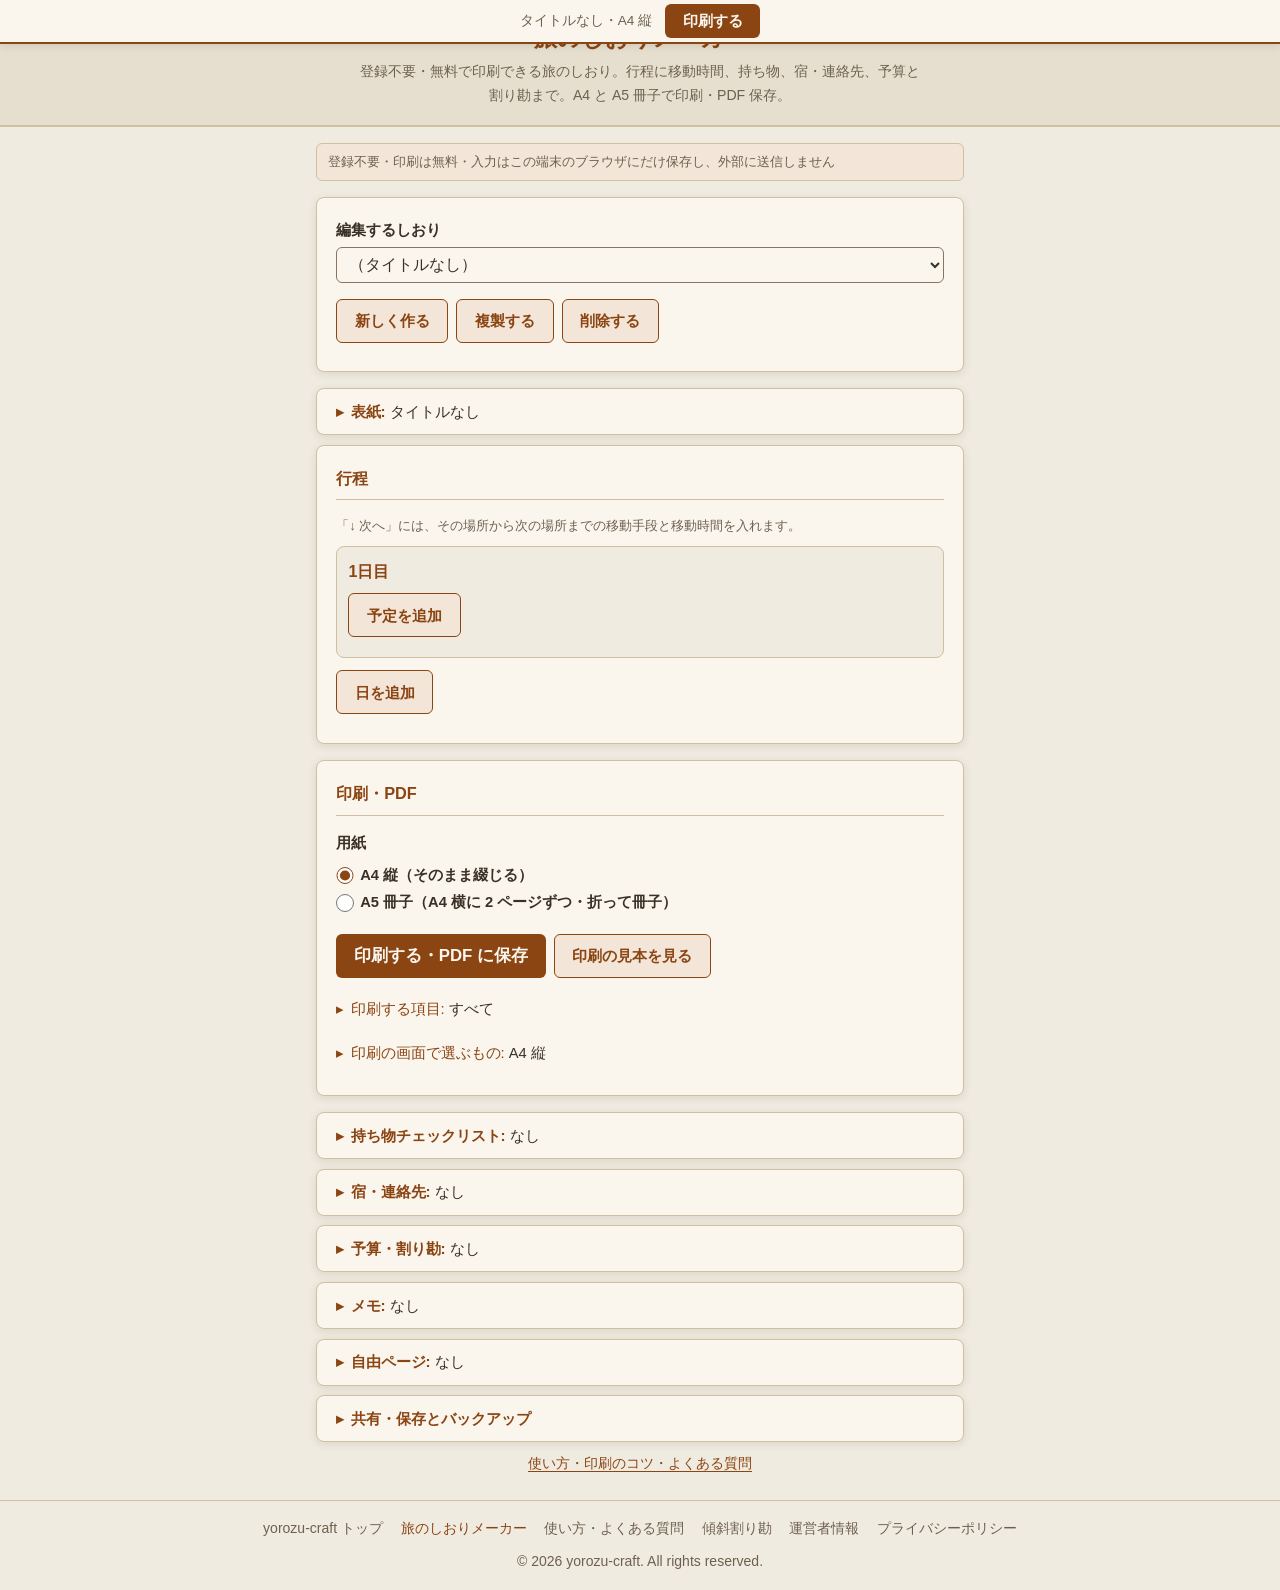
==== index.html @ 3d88e16a "ページに <link rel="manifest">（yorozu-plans ROADMAP 7.41.2 K179、D309 の (a)）: 道具の manifest がある道具はその manif" ====
<!DOCTYPE html>
<html lang="ja">
<head>
  <meta charset="UTF-8">
  <meta name="viewport" content="width=device-width, initial-scale=1.0">
  <title>旅のしおりメーカー（登録不要・無料で印刷）｜yorozu-craft</title>
  <meta name="description" content="登録不要・無料で印刷できる旅のしおり作成ツール。行程に移動時間、持ち物チェックリスト、宿・連絡先、予算と割り勘まで。A4 と A5 冊子で印刷・PDF 保存。">
  <meta name="robots" content="index, follow">
  <link rel="canonical" href="https://yorozu-craft.com/tabi-shiori/">

  <meta property="og:title" content="旅のしおりメーカー（登録不要・無料で印刷）｜yorozu-craft">
  <meta property="og:description" content="登録不要・無料で印刷できる旅のしおり作成ツール。行程に移動時間、持ち物チェックリスト、宿・連絡先、予算と割り勘まで。A4 と A5 冊子で印刷・PDF 保存。">
  <meta property="og:type" content="website">
  <meta property="og:url" content="https://yorozu-craft.com/tabi-shiori/">
  <meta property="og:site_name" content="yorozu-craft">
  <meta property="og:locale" content="ja_JP">
  <meta property="og:image" content="https://yorozu-craft.com/tabi-shiori/og-image.png">
  <meta property="og:image:width" content="1200">
  <meta property="og:image:height" content="630">
  <meta name="twitter:card" content="summary_large_image">
  <meta name="theme-color" content="#8b4513" media="(prefers-color-scheme: light)">
  <meta name="theme-color" content="#1c1814" media="(prefers-color-scheme: dark)">

  <script type="application/ld+json">
  {
    "@context": "https://schema.org",
    "@type": "WebApplication",
    "name": "旅のしおりメーカー",
    "description": "登録不要・無料で印刷できる旅のしおり作成ツール。行程に移動時間、持ち物チェックリスト、宿・連絡先、予算と割り勘まで。A4 と A5 冊子で印刷・PDF 保存。",
    "url": "https://yorozu-craft.com/tabi-shiori/",
    "applicationCategory": "UtilitiesApplication",
    "operatingSystem": "All",
    "offers": { "@type": "Offer", "price": "0", "priceCurrency": "JPY" },
    "inLanguage": "ja"
  }
  </script>

  <!-- Google AdSense: サイト所有確認の meta だけ。AdSense 審査が通るまで本文の薄いページは広告 script を外す（2026-10-04）。通ったら本文を足してから戻す -->
  <meta name="google-adsense-account" content="ca-pub-5375267956079717">

  <link rel="icon" href="./favicon.svg" type="image/svg+xml">
  <link rel="manifest" href="/manifest.webmanifest">
  <link rel="apple-touch-icon" href="./apple-touch-icon.png">
  <link rel="stylesheet" href="./style.css">
  <!-- 画面を main.js が組み立てるまで本体を隠す（組み立て前の空の画面が一瞬出て、レイアウトがずれるのを防ぐ。3 秒で必ず出す） -->
  <script>document.documentElement.classList.add('js-loading');setTimeout(function(){document.documentElement.classList.remove('js-loading');},3000);</script>
  <style id="page-size">@page { size: A4 portrait; margin: 0; }</style>
</head>
<body class="tool-page">

  <!-- 上端の固定バー（SCREEN.md 1.2・D59）: 印刷ボタンが画面の外にあるときだけ「印刷する」を出す（screen.js）。読み込み時は hidden -->
  <div class="fixbar" id="fixbar" role="status" hidden>
    <span class="fixbar-type" id="fixbar-text"></span>
    <button type="button" class="btn" id="fixbar-print">印刷する</button>
  </div>

  <header class="app-header">
    <h1>旅のしおりメーカー</h1>
    <p class="subtitle">登録不要・無料で印刷できる旅のしおり。行程に移動時間、持ち物、宿・連絡先、予算と割り勘まで。A4 と A5 冊子で印刷・PDF 保存。</p>
  </header>

  <main class="app-main">

    <p class="badge">登録不要・印刷は無料・入力はこの端末のブラウザにだけ保存し、外部に送信しません</p>

    <div id="shared-banner" class="notice" role="status" hidden>
      <p><strong>共有されたしおりを表示しています。</strong>まだこの端末には保存していません。直したり印刷したりするだけなら、このままで使えます。</p>
      <div class="btn-row">
        <button type="button" id="shared-save" class="btn">このしおりを保存して編集する</button>
        <a href="./#new" id="shared-new" class="btn btn-sub">自分のしおりを作る</a>
      </div>
    </div>
    <p id="load-msg" class="notice" role="status" hidden></p>

    <!-- しおりの切り替え（SCREEN.md 1.2 の「いま編集している 1 枚」。他のしおりはここで切り替える） -->
    <section class="card" id="sec-trips" aria-label="しおり">
      <div class="field">
        <label for="trip-select">編集するしおり</label>
        <select id="trip-select"></select>
      </div>
      <div class="btn-row">
        <button type="button" id="trip-new" class="btn btn-sub">新しく作る</button>
        <button type="button" id="trip-dup" class="btn btn-sub">複製する</button>
        <button type="button" id="trip-del" class="btn btn-sub">削除する</button>
      </div>
    </section>

    <!-- 1. 表紙（summary に今の状態。開いた状態は保存しない） -->
    <details class="card opt" id="sec-cover">
      <summary>表紙: <span class="opt-state"></span></summary>
      <div class="field">
        <label for="f-title">タイトル</label>
        <input type="text" id="f-title" data-p="title" maxlength="60" placeholder="例：秋の京都 家族旅行">
      </div>
      <div class="field">
        <label for="f-sub">サブタイトル（任意）</label>
        <input type="text" id="f-sub" data-p="sub" maxlength="80" placeholder="例：はなの七五三のお祝いをかねて">
      </div>
      <div class="grid2">
        <div class="field">
          <label for="f-start">出発日</label>
          <input type="date" id="f-start" data-p="start">
        </div>
        <div class="field">
          <label for="f-end">帰着日</label>
          <input type="date" id="f-end" data-p="end">
        </div>
      </div>
      <p class="small" id="nights" aria-live="polite"></p>
      <div class="field">
        <label for="f-members">メンバー（1 行に 1 人）</label>
        <p class="hint">予算・割り勘の人数と、立て替えた人の選択肢になります。</p>
        <textarea id="f-members" rows="3" placeholder="例：&#10;父&#10;母&#10;はな"></textarea>
      </div>
      <fieldset class="field">
        <legend>表紙の絵柄</legend>
        <div class="cover-pick" id="cover-pick"></div>
      </fieldset>
      <div class="field">
        <span class="label">表紙の写真（任意）</span>
        <p class="hint">写真は端末の中で小さくしてから、このブラウザにだけ保存します。</p>
        <div class="btn-row">
          <button type="button" id="img-pick" class="btn btn-sub">写真を選ぶ</button>
          <button type="button" id="img-del" class="btn btn-sub" hidden>写真を外す</button>
        </div>
        <input type="file" id="img-file" accept="image/*" hidden>
        <img id="img-thumb" class="img-thumb" alt="表紙の写真" width="160" height="100" hidden>
        <p id="img-msg" class="small" aria-live="polite"></p>
      </div>
    </details>

    <!-- 2. 行程 -->
    <section class="card" id="sec-days" aria-labelledby="h-days">
      <h2 id="h-days">行程</h2>
      <p class="hint">「↓ 次へ」には、その場所から次の場所までの移動手段と移動時間を入れます。</p>
      <div id="days"></div>
      <div class="btn-row">
        <button type="button" id="day-add" class="btn btn-sub">日を追加</button>
        <button type="button" id="day-fit" class="btn btn-sub" hidden>日程に合わせて日を増やす</button>
      </div>
      <p class="total-line" id="move-total" aria-live="polite"></p>
    </section>

    <!-- 3. 印刷（主なボタン。SCREEN.md 1.2 の 2〜5。上端の固定バーにも同じボタン） -->
    <section class="card" id="sec-print" aria-labelledby="h-print">
      <h2 id="h-print">印刷・PDF</h2>
      <fieldset class="field">
        <legend>用紙</legend>
        <label class="inline"><input type="radio" name="mode" value="a4" checked> A4 縦（そのまま綴じる）</label>
        <label class="inline"><input type="radio" name="mode" value="booklet"> A5 冊子（A4 横に 2 ページずつ・折って冊子）</label>
      </fieldset>
      <div class="btn-row">
        <button type="button" id="print" class="btn">印刷する・PDF に保存</button>
        <button type="button" id="preview-btn" class="btn btn-sub" aria-expanded="false" aria-controls="preview">印刷の見本を見る</button>
      </div>
      <div id="preview" class="preview" hidden></div>
      <details class="rels" id="opt-items">
        <summary>印刷する項目: <span class="opt-state"></span></summary>
        <fieldset class="field">
          <legend class="visually-hidden">印刷する項目</legend>
          <div class="check-grid">
            <label class="inline"><input type="checkbox" data-p="print.packing" data-type="bool"> 持ち物</label>
            <label class="inline"><input type="checkbox" data-p="print.stays" data-type="bool"> 宿</label>
            <label class="inline"><input type="checkbox" data-p="print.contacts" data-type="bool"> 連絡先</label>
            <label class="inline"><input type="checkbox" data-p="print.budget" data-type="bool"> 予算・割り勘</label>
            <label class="inline"><input type="checkbox" data-p="print.notes" data-type="bool"> メモ</label>
            <label class="inline"><input type="checkbox" data-p="print.free" data-type="bool"> 自由ページ</label>
            <label class="inline"><input type="checkbox" data-p="print.credit" data-type="bool"> 最後のページに「yorozu-craft.com/tabi-shiori/print/ で作成」と小さく入れる</label>
          </div>
        </fieldset>
      </details>
      <details class="rels" id="opt-howto">
        <summary>印刷の画面で選ぶもの: <span class="opt-state"></span></summary>
        <p class="small" id="print-help"></p>
        <p class="small"><a href="../print-help.html">スマホで印刷するには →</a></p>
      </details>
    </section>

    <!-- 4. 持ち物 -->
    <details class="card opt" id="sec-packing">
      <summary>持ち物チェックリスト: <span class="opt-state"></span></summary>
      <div class="field">
        <label for="preset">定番から追加</label>
        <div class="inline-row">
          <select id="preset"></select>
          <button type="button" id="preset-add" class="btn btn-sub">追加</button>
        </div>
        <p class="small" id="preset-msg" aria-live="polite"></p>
      </div>
      <ul id="packing" class="check-list"></ul>
      <div class="inline-row">
        <label for="pack-new" class="visually-hidden">持ち物を追加</label>
        <input type="text" id="pack-new" maxlength="40" placeholder="持ち物を入力">
        <button type="button" id="pack-add" class="btn btn-sub">追加</button>
      </div>
    </details>

    <!-- 5. 宿・連絡先 -->
    <details class="card opt" id="sec-stays">
      <summary>宿・連絡先: <span class="opt-state"></span></summary>
      <h3 class="sub-h">宿</h3>
      <div id="stays"></div>
      <button type="button" id="stay-add" class="btn btn-sub">宿を追加</button>
      <h3 class="sub-h">連絡先</h3>
      <div id="contacts"></div>
      <button type="button" id="contact-add" class="btn btn-sub">連絡先を追加</button>
    </details>

    <!-- 6. 予算・割り勘 -->
    <details class="card opt" id="sec-budget">
      <summary>予算・割り勘: <span class="opt-state"></span></summary>
      <p class="hint">費用と、立て替えた人を入れると、1 人あたりの額と「誰が誰にいくら払うか」を出します（全員で同じ額を負担する計算）。</p>
      <div id="budget"></div>
      <button type="button" id="budget-add" class="btn btn-sub">費用を追加</button>
      <div id="budget-summary" class="summary" aria-live="polite"></div>
      <p class="small" id="es-wrap"></p>
    </details>

    <!-- 7. メモ -->
    <details class="card opt" id="sec-notes">
      <summary>メモ: <span class="opt-state"></span></summary>
      <label for="f-notes" class="visually-hidden">メモ</label>
      <textarea id="f-notes" data-p="notes" rows="4" maxlength="3000" placeholder="例：雨の日の予定、集合の約束、おみやげリスト"></textarea>
    </details>

    <!-- 8. 自由ページ（見出し＋本文。決定 D61） -->
    <details class="card opt" id="sec-free">
      <summary>自由ページ: <span class="opt-state"></span></summary>
      <p class="hint">見出しと本文を、しおりの 1 ページとして印刷します。</p>
      <div id="free-pages"></div>
      <button type="button" id="free-add" class="btn btn-sub">ページを足す</button>
    </details>

    <!-- 9. 共有・保存（SCREEN.md 1.2 の 7） -->
    <details class="card opt" id="sec-share">
      <summary>共有・保存とバックアップ</summary>
      <p class="small">入力するたびに、この端末のブラウザに自動で保存します。しおりは 30 件まで持てます。</p>
      <label class="inline field"><input type="checkbox" id="share-contacts"> 宿の住所・電話番号と連絡先もリンクに入れる</label>
      <p id="share-warn" class="warn-box" hidden>電話番号・住所がリンクに入ります。リンクを受け取った人は誰でも読めます。家族や同行者だけに送ってください。</p>
      <div class="btn-row">
        <button type="button" id="share" class="btn">共有リンクを作ってコピー</button>
      </div>
      <label for="share-url" class="visually-hidden">共有リンク</label>
      <input type="text" id="share-url" class="share-url" readonly hidden>
      <p id="share-msg" class="small" aria-live="polite"></p>
      <p class="small">共有リンクには、しおりの内容が URL の「#」以降に入ります（サーバーには送信されません）。表紙の写真は入りません。</p>
      <!-- 保存内容のファイルへの書き出し・読み込み（README「ツールを追加するとき」20） -->
      <div class="btn-row">
        <button type="button" id="backup-export" class="btn btn-sub">ファイルに書き出す</button>
        <button type="button" id="backup-import" class="btn btn-sub">ファイルから読み込む</button>
        <button type="button" class="btn btn-sub" data-reset-storage="tabi-shiori_">保存した内容をすべて消す（初期状態に戻す）</button>
      </div>
      <input type="file" id="backup-file" accept=".json,application/json" hidden>
      <p id="backup-msg" class="small" aria-live="polite"></p>
      <p class="small">ファイルには、この端末のすべてのしおり（写真を含む）が入ります。</p>
    </details>

    <p class="small center"><a href="./guide.html">使い方・印刷のコツ・よくある質問</a></p>

  </main>

  <footer class="app-footer">
    <nav class="footer-nav" aria-label="フッターナビゲーション">
      <ul>
        <li><a href="../">yorozu-craft トップ</a></li>
        <li><a href="./" aria-current="page">旅のしおりメーカー</a></li>
        <li><a href="./guide.html">使い方・よくある質問</a></li>
        <li><a href="../easy-split/">傾斜割り勘</a></li>
        <li><a href="../about.html">運営者情報</a></li>
        <li><a href="../privacy-policy.html">プライバシーポリシー</a></li>
      </ul>
    </nav>
    <p>&copy; 2026 yorozu-craft. All rights reserved.</p>
  </footer>

  <!-- 印刷するときだけ表示する（画面では隠す）。広告は印刷に出さない（style.css の @media print） -->
  <div id="print-root" aria-hidden="true"></div>
  <div id="measure" aria-hidden="true"></div>

  <script src="./presets.js"></script>
  <script src="./calc.js"></script>
  <script src="./screen.js"></script>
  <script src="./reset-storage.js"></script>
  <script src="./main.js"></script>
  <!-- Cloudflare Web Analytics（Cookie を使わないアクセス解析） --><script type='module' src='https://static.cloudflareinsights.com/beacon.min.js' data-cf-beacon='{"token": "b79bf821e1fd4b6683866d493b1de426"}'></script><!-- End Cloudflare Web Analytics -->
</body>
</html>
---- style.css ----
/* ===========================
   旅のしおりメーカー — yorozu-craft 共通の和紙風の配色
   色はトークン（--bg / --card / --text / --muted / --accent / --border）だけを使う。
   ダークモードは端末の設定に自動で合わせる（prefers-color-scheme。手動切替は付けない）
   =========================== */
/* yorozu-common:begin v1 — サイト共通の部品とトークン。正本は youheioonuki.github.io の tools/common/yorozu-common.css。
   この begin〜end の間は手で直さない（tools/sync-common.mjs で全ツールに配る。ツール固有の上書きは end の後に書く）。
   出どころ（2026-10-03 確認。yorozu-plans 企画書 59）:
   - デジタル庁デザインシステム https://design.digital.go.jp/dads/ のコンテンツを加工して作成
     （フォーカスの輪・リンクの下線・字の大きさの下限・行間・入力欄のエラー表示）。
     トークンの値は @digital-go-jp/design-tokens 2.0.1（MIT, (c) 2023 デジタル庁）から
   - GOV.UK Frontend 6.5.1（MIT, (c) Crown copyright）の考え方: visually-hidden、エラーの文の前に読み上げ用の語
   - 色は和紙風のまま（値は 2026-09-23 からの共通の値）。Web フォントは読まない（ROADMAP 3.3・D2） */
:root {
  color-scheme: light dark;
  --bg: #f0ebe0;
  --bg-2: #e6dfd0;
  --card: #faf6ee;
  --text: #3a3025;
  --muted: #6e604f;          /* 本文の補足。--bg の上で 5.1:1 */
  --accent: #8b4513;
  --accent-soft: #f3e6d8;
  --border: #cfc0a0;         /* 飾りの線（区切り）だけ。操作できる物の枠には --input-border */
  --input-border: #857561;   /* 入力欄の枠。WCAG 1.4.11 の 3:1（--bg で 3.7:1）。DADS の入力欄は gray-600 の 1px */
  --shadow: rgba(58, 48, 37, 0.12);
  --error: #ce0000;          /* DADS red-900（semantic error-2） */
  --ok: #197a4b;             /* DADS green-800（semantic success-2） */
  --focus: #ffd43d;          /* DADS yellow-300 */
  --focus-ring: #000;        /* DADS: 黒 4px の輪＋黄 2px */
  --font-ui: "Noto Sans JP", "Noto Sans CJK JP", "Hiragino Sans", "Hiragino Kaku Gothic ProN", Meiryo, sans-serif;
  /* 字の大きさ（DADS: 本文と操作は 16px 以上、補足は 14px まで、14px 未満は使わない） */
  --fs-s: 0.875rem;
  --fs-m: 1rem;
  --fs-l: 1.25rem;           /* 見出し（隣の段との比 1.25 以上: impeccable typeset） */
  --fs-xl: 1.625rem;         /* ページの題 */
  --lh-body: 1.7;            /* DADS の本文の行間 170% */
  --lh-tight: 1.4;           /* 見出し */
  /* 余白（4px を基準。DADS の spacing） */
  --sp-1: 0.25rem;
  --sp-2: 0.5rem;
  --sp-3: 0.75rem;
  --sp-4: 1rem;
  --sp-6: 1.5rem;
  --sp-8: 2rem;
  --radius: 8px;
  --tap: 44px;               /* 押せる物の高さの下限（DADS・SCREEN 5 章） */
}
@media (prefers-color-scheme: dark) {
  :root {
    --bg: #1c1814;
    --bg-2: #25201a;
    --card: #2b251e;
    --text: #ece4d6;
    --muted: #b9ab96;
    --accent: #e0a066;
    --accent-soft: #3a2e22;
    --border: #4a3f33;
    --input-border: #8c7d68;
    --shadow: rgba(0, 0, 0, 0.4);
    --error: #ff8a7a;
    --ok: #6fcf97;
    --focus-ring: #ffd43d;   /* 暗い地では黄の輪＋黒の縁 */
    --focus: #000;
  }
}
*, *::before, *::after { box-sizing: border-box; margin: 0; padding: 0; }
[hidden] { display: none !important; }
html { -webkit-text-size-adjust: 100%; text-size-adjust: 100%; }
body { font-family: var(--font-ui); background: var(--bg); color: var(--text); line-height: var(--lh-body); }
/* リンクは色と下線の両方（DADS リンクテキスト）。ホバーで下線を太く */
a { color: var(--accent); text-decoration-thickness: 1px; text-underline-offset: 3px; }
@media (hover: hover) { a:hover { text-decoration-thickness: 3px; } }
/* フォーカスの輪（DADS）。:where で詳しさを 0 にして、ツールの規則で上書きできるようにする */
:where(a, button, input, select, textarea, summary, [tabindex]):focus-visible {
  outline: 4px solid var(--focus-ring); outline-offset: 2px; box-shadow: 0 0 0 2px var(--focus);
}
:where(input, select, textarea, button) { font: inherit; color: inherit; }
/* 入力欄の例（placeholder）も 4.5:1。ブラウザ既定の灰色は和紙の地で 4.3:1 */
:where(input, textarea)::placeholder { color: var(--muted); opacity: 1; }
/* 入力欄の字は 16px 以上（iPhone で拡大されない・DADS） */
:where(input:not([type="checkbox"]):not([type="radio"]):not([type="range"]), select, textarea) { font-size: max(1rem, 16px); }
/* エラー（DADS: 枠を赤に、文の頭に「＊」。GOV.UK: 読み上げには「エラー:」を先に）。
   使い方: <p class="field-error" id="x-err"><span class="visually-hidden">エラー:</span>＊ 0 以上の数を入れてください</p> と aria-describedby */
[aria-invalid="true"] { border-color: var(--error) !important; }
.field-error { color: var(--error); font-weight: 700; margin-top: var(--sp-1); }
/* 画面には出さず、読み上げだけ（GOV.UK govuk-visually-hidden） */
.visually-hidden {
  position: absolute !important; width: 1px !important; height: 1px !important; margin: 0 !important; padding: 0 !important;
  overflow: hidden !important; clip-path: inset(50%) !important; white-space: nowrap !important; border: 0 !important;
}
@media (forced-colors: active) { :where(a, button, input, select, textarea, summary):focus-visible { outline-color: Highlight; } }
/* 読む行の長さ: 1 行 40 字前後まで（REVIEW C9 line-length）。画面の幅いっぱいに伸びる見出し帯の説明文に */
.app-header > p { max-width: 40em; margin-left: auto; margin-right: auto; }
/* 印刷では広告を出さない（SCREEN 4 章。全ツール共通） */
@media print { ins.adsbygoogle, .google-auto-placed, iframe[id^="aswift"], iframe[id^="google_ads"] { display: none !important; } }
/* yorozu-common:end */

/* ヘッダー */
.app-header {
  text-align: center;
  padding: 1.4rem 1rem 1.1rem;
  background: var(--bg-2);
  border-bottom: 2px solid var(--border);
}
.app-header h1 { font-size: 1.45rem; color: var(--accent); line-height: 1.4; }
.app-header .subtitle { font-size: 0.88rem; color: var(--muted); margin-top: 0.3rem; }

/* レイアウト */
.app-main { max-width: 680px; margin: 0 auto; padding: 1rem; }
.card {
  background: var(--card);
  border: 1px solid var(--border);
  border-radius: 8px;
  padding: 1.2rem;
  margin-bottom: 1rem;
  box-shadow: 0 2px 8px var(--shadow);
}
.card h2 {
  font-size: 1.02rem;
  color: var(--accent);
  border-bottom: 1px solid var(--border);
  padding-bottom: 0.4rem;
  margin-bottom: 0.9rem;
}

/* 入力 */
.field { margin-bottom: 1rem; }
.field label { display: block; font-weight: 600; font-size: 0.95rem; margin-bottom: 0.25rem; }
.field .hint { font-size: var(--fs-s); color: var(--muted); margin-bottom: 0.4rem; }
.field input[type="number"], .field input[type="text"], .field select {
  width: 100%;
  max-width: 16rem;
  padding: 0.45rem 0.5rem;
  font-size: 1rem;
  border: 1px solid var(--input-border);
  border-radius: 6px;
  background: var(--card);
  color: var(--text);
}

.btn {
  display: inline-block;
  padding: 0.5rem 1.1rem;
  border: none;
  border-radius: 6px;
  background: var(--accent);
  color: var(--card);
  font-size: 0.95rem;
  font-weight: 600;
  cursor: pointer;
}

/* 読みもの（guide.html） */
.content h3 { font-size: 0.95rem; margin: 1rem 0 0.3rem; }
.content p, .content li { font-size: 0.9rem; }
.content p + p { margin-top: 0.5rem; }
.content ul, .content ol { padding-left: 1.3rem; margin: 0.3rem 0; }
.faq dt { font-weight: 600; margin-top: 0.9rem; font-size: 0.92rem; }
.faq dt::before { content: 'Q. '; color: var(--accent); }
.faq dd { font-size: 0.88rem; color: var(--muted); padding: 0.2rem 0 0.5rem 1.2rem; border-bottom: 1px solid var(--border); }
.info-list { display: grid; grid-template-columns: max-content 1fr; gap: 0.4rem 1.2rem; font-size: 0.9rem; }
.info-list dt { font-weight: 600; }
.info-list dd { color: var(--muted); }
.small { font-size: var(--fs-s); color: var(--muted); margin-top: 0.4rem; }

/* フッター */
.app-footer {
  text-align: center;
  padding: 1rem;
  font-size: var(--fs-s);
  color: var(--muted);
  border-top: 1px solid var(--border);
  margin-top: 0.5rem;
}
.footer-nav ul { list-style: none; display: flex; justify-content: center; flex-wrap: wrap; gap: 0.4rem 1.1rem; margin-bottom: 0.6rem; }
.footer-nav a { color: var(--muted); text-decoration: none; }
.footer-nav a:hover, .footer-nav a[aria-current="page"] { color: var(--accent); }

@media (max-width: 480px) {
  .app-header h1 { font-size: 1.2rem; }
}

/* ===========================
   旅のしおりメーカー（ツール固有）
   =========================== */
:root { --warn: #a33a1f; --warn-bg: #fbe9e2; --ok: #2f6b3a; }
@media (prefers-color-scheme: dark) {
  :root { --warn: #f0a488; --warn-bg: #3a221b; --ok: #8fd19e; }
}

/* JS が画面を組み立てるまで本体を隠す（index.html の head のスクリプト） */
.js-loading .app-main { visibility: hidden; }

.center { text-align: center; }
.visually-hidden {
  position: absolute !important; width: 1px; height: 1px; padding: 0; margin: -1px;
  overflow: hidden; clip: rect(0 0 0 0); white-space: nowrap; border: 0;
}
.badge {
  font-size: 0.8rem; color: var(--muted); background: var(--accent-soft);
  border: 1px solid var(--border); border-radius: 6px; padding: 0.45rem 0.7rem; margin-bottom: 1rem;
}
.notice {
  background: var(--accent-soft); border: 1px solid var(--accent); border-radius: 8px;
  padding: 0.8rem 1rem; margin-bottom: 1rem; font-size: 0.9rem;
}
.notice p + .btn-row { margin-top: 0.6rem; }
.warn-box { background: var(--warn-bg); color: var(--warn); border-radius: 6px; padding: 0.5rem 0.7rem; font-size: 0.85rem; margin: 0.4rem 0 0.6rem; }

/* 入力欄（テンプレートの .field に、時刻・日付・電話・複数行を足す） */
.field input[type="time"], .field input[type="date"], .field input[type="tel"], .field textarea, .card textarea,
.card input[type="text"], .card input[type="tel"], .card input[type="number"], .card input[type="time"], .card select {
  width: 100%; padding: 0.45rem 0.5rem; font-size: 1rem; font-family: inherit;
  border: 1px solid var(--input-border); border-radius: 6px; background: var(--card); color: var(--text);
  min-width: 0;
}
.field input[type="text"], .field select, .field input[type="number"] { max-width: none; }
.card textarea { resize: vertical; line-height: 1.5; min-height: 2.4rem; }
.field .label { display: block; font-weight: 600; font-size: 0.95rem; margin-bottom: 0.25rem; }
fieldset.field { border: none; }
fieldset.field legend { font-weight: 600; font-size: 0.95rem; margin-bottom: 0.3rem; }
label.inline { display: flex; align-items: center; gap: 0.4rem; font-size: 0.92rem; margin: 0.15rem 0; }
label.inline input { width: 1.1rem; height: 1.1rem; flex: none; accent-color: var(--accent); }
.grid2 { display: grid; grid-template-columns: 1fr 1fr; gap: 0 0.8rem; }
.inline-row { display: flex; gap: 0.5rem; align-items: center; }
.inline-row > input, .inline-row > select { flex: 1; }
.btn-row { display: flex; flex-wrap: wrap; gap: 0.5rem; margin: 0.6rem 0; }
.btn { text-decoration: none; min-height: 44px; }
.btn-sub { background: var(--accent-soft); color: var(--accent); border: 1px solid var(--accent); }
.btn:disabled { opacity: 0.5; cursor: default; }
.mini {
  font-size: 0.8rem; padding: 0.3rem 0.6rem; min-height: 36px; min-width: 36px; border-radius: 6px; cursor: pointer;
  border: 1px solid var(--border); background: var(--card); color: var(--text); font-family: inherit;
}
.mini:disabled { opacity: 0.35; cursor: default; }
.mini.danger { color: var(--warn); }
.sub-h { font-size: 0.95rem; margin: 0.8rem 0 0.4rem; }
.total-line { font-size: 0.88rem; font-weight: 600; color: var(--accent); margin-top: 0.5rem; }
.hint { font-size: 0.8rem; color: var(--muted); margin-bottom: 0.6rem; }

/* 表紙の絵柄 */
.cover-pick { display: grid; grid-template-columns: repeat(3, 1fr); gap: 0.5rem; }
.cover-opt { position: relative; display: block; border: 2px solid var(--border); border-radius: 8px; padding: 0.3rem; cursor: pointer; text-align: center; background: #faf6ee; }
.cover-opt input { position: absolute; opacity: 0; }
.cover-opt:has(input:checked) { border-color: var(--accent); box-shadow: 0 0 0 2px var(--accent); }
.cover-opt:has(input:focus-visible) { outline: 2px solid var(--accent); outline-offset: 2px; }
.cover-art { display: block; aspect-ratio: 12 / 7; }
.cover-art svg { width: 100%; height: 100%; display: block; }
.cover-none { display: flex; height: 100%; align-items: center; justify-content: center; color: #6e604f; font-size: 0.8rem; }
.cover-name { display: block; font-size: 0.8rem; color: #3a3025; }
.img-thumb { display: block; width: 160px; height: auto; max-height: 120px; object-fit: cover; border-radius: 6px; border: 1px solid var(--border); margin-top: 0.4rem; }

/* 行程 */
.day { border: 1px solid var(--border); border-radius: 8px; padding: 0.7rem; margin-bottom: 0.8rem; background: var(--bg); }
.day-head { display: flex; align-items: center; justify-content: space-between; gap: 0.5rem; margin-bottom: 0.5rem; }
.day-head h3 { font-size: 1rem; color: var(--accent); }
.items { list-style: none; }
.item { background: var(--card); border: 1px solid var(--border); border-radius: 8px; padding: 0.55rem; margin-bottom: 0.5rem; }
.item-row { display: flex; gap: 0.4rem; align-items: center; margin-bottom: 0.4rem; }
.item-row input[type="time"] { width: 7.4rem; flex: none; }
.item-row input[type="text"] { flex: 1; }
.map-link { font-size: 0.8rem; flex: none; padding: 0.4rem 0.2rem; }
.move-row { display: flex; flex-wrap: wrap; align-items: center; gap: 0.4rem; margin-top: 0.4rem; font-size: 0.88rem; }
.move-row select { width: auto; flex: 0 1 7.5rem; }
.move-row input.num-min { width: 5.2rem; flex: none; }
.move-label { color: var(--muted); font-size: 0.82rem; }
.arrive { color: var(--muted); font-size: 0.82rem; }
.warn { color: var(--warn); background: var(--warn-bg); border-radius: 6px; padding: 0.3rem 0.5rem; font-size: 0.82rem; margin-top: 0.4rem; }
.item-tools { display: flex; flex-wrap: wrap; gap: 0.35rem; margin-top: 0.45rem; }

/* 持ち物・宿・予算 */
.check-list { list-style: none; margin-bottom: 0.6rem; }
.check-list li { display: flex; align-items: center; gap: 0.4rem; margin-bottom: 0.35rem; }
.check-list li input[type="text"] { flex: 1; }
.check-list label.inline { margin: 0; }
.check-list input[type="checkbox"] { width: 1.3rem; height: 1.3rem; }
.check-grid { display: grid; grid-template-columns: 1fr; gap: 0.1rem; }
.entry { border: 1px solid var(--border); border-radius: 8px; padding: 0.6rem; margin-bottom: 0.6rem; background: var(--bg); }
.entry .field { margin-bottom: 0.5rem; }
.budget-row { display: grid; grid-template-columns: 1fr 1fr; gap: 0 0.6rem; align-items: end; }
.budget-row .field:first-child { grid-column: 1 / -1; }
.budget-row .mini { justify-self: start; grid-column: 1 / -1; }
.summary { margin-top: 0.8rem; font-size: 0.92rem; }
.summary p + p, .summary p + ul { margin-top: 0.3rem; }
.sum-h { font-weight: 600; }
.transfers { padding-left: 1.2rem; }
.free-tools { display: flex; flex-wrap: wrap; gap: 0.35rem; }
.count { font-weight: 400; font-size: 0.8rem; color: var(--muted); }
.share-url { width: 100%; font-size: 0.8rem; margin-top: 0.3rem; }

/* 画面の部品（yorozu-template の style.css と同じ。SCREEN.md 1.2） */
/* 折りたたみ（1 グループ 1 つの details）。summary の .opt-state に今の状態を出す（screen.js の detailsSummary） */
details.card.opt { padding: 0 1.2rem; margin-bottom: 0.6rem; }
details.card.opt > summary {
  cursor: pointer; display: block; min-height: 44px; padding: 0.6rem 0;
  color: var(--accent); font-weight: 600; font-size: 0.95rem; list-style: none;
}
details.card.opt > summary::-webkit-details-marker { display: none; }
details.card.opt > summary::before { content: '▸'; margin-right: 0.4rem; }
details.card.opt[open] > summary::before { content: '▾'; }
details.card.opt[open] { padding-bottom: 0.9rem; }
details.card.opt[open] > summary { border-bottom: 1px solid var(--border); margin-bottom: 0.9rem; }
/* カードの中の小さな折りたたみ（印刷する項目・印刷の画面で選ぶもの） */
details.rels > summary { cursor: pointer; display: block; min-height: 44px; padding: 0.55rem 0; list-style: none; color: var(--accent); font-size: 0.92rem; }
details.rels > summary::-webkit-details-marker { display: none; }
details.rels > summary::before { content: '▸'; margin-right: 0.4rem; }
details.rels[open] > summary::before { content: '▾'; }
.opt-state { color: var(--text); font-weight: normal; }
#print { min-width: 10rem; font-size: 1.05rem; }

/* 上端の固定バー（SCREEN.md 1.2・D59）: 印刷ボタンが画面の外にあるときだけ。下端は AdSense のアンカー広告が使う */
.fixbar {
  position: fixed; top: 0; left: 0; right: 0; z-index: 50; height: 44px;
  display: flex; align-items: center; justify-content: center; gap: 0.8rem; padding: 0 1rem;
  background: var(--card); border-bottom: 2px solid var(--accent); box-shadow: 0 2px 8px var(--shadow);
}
.fixbar-type { font-size: 0.85rem; color: var(--muted); white-space: nowrap; overflow: hidden; text-overflow: ellipsis; min-width: 0; }
.fixbar .btn { flex: none; padding: 0.2rem 1.1rem; height: 34px; min-height: 34px; margin: 0; }

/* 印刷の見本 */
.preview { margin-top: 0.8rem; }
.pv { margin: 0.6rem 0 1rem; }
.pv figcaption { font-size: 0.8rem; color: var(--muted); margin-top: 0.3rem; }
.pv-sheet { position: relative; overflow: hidden; box-shadow: 0 1px 6px var(--shadow); }
.pv-sheet .sheet { transform-origin: 0 0; position: absolute; top: 0; left: 0; }

/* ===========================
   印刷物（紙）: 端末のダークモードに関係なく白い紙に黒い字
   =========================== */
#print-root, #measure { display: none; }
#measure { display: block; position: absolute; left: -10000px; top: 0; visibility: hidden; }
.paper { color: #222; font-family: "Noto Sans JP", "Noto Sans CJK JP", "Hiragino Sans", "Hiragino Kaku Gothic ProN", Meiryo, sans-serif; line-height: 1.5; }
.paper a { color: inherit; text-decoration: none; }
.sheet { background: #fff; overflow: hidden; position: relative; }
.sheet-a4 { width: 210mm; height: 297mm; }
.sheet-land { width: 297mm; height: 210mm; display: flex; }
.paper .pg { position: relative; background: #fff; overflow: hidden; }
.size-a4 .pg { width: 210mm; height: 297mm; padding: 16mm 16mm 18mm; font-size: 11pt; }
.size-a5 .pg { width: 148.5mm; height: 210mm; padding: 11mm 11mm 13mm; font-size: 8.8pt; }
.sheet-land .pg + .pg { border-left: 0.2mm dashed #ddd; }
.paper .pg-body { height: 100%; overflow: hidden; }
.paper .blk { display: flow-root; }
.paper .pg-no { position: absolute; bottom: 6mm; left: 0; right: 0; text-align: center; font-size: 8pt; color: #888; }
.paper .pg-credit { position: absolute; bottom: 6mm; right: 10mm; font-size: 6.5pt; color: #999; }

.paper .p-cover { height: 100%; display: flex; flex-direction: column; align-items: center; text-align: center; padding-top: 8%; }
.paper .p-cover-label { font-size: 0.9em; letter-spacing: 0.4em; color: #8b4513; border-bottom: 0.3mm solid #8b4513; padding-bottom: 1mm; }
.paper .p-title { font-size: 2.3em; line-height: 1.3; margin: 5mm 0 2mm; color: #3a3025; word-break: break-word; }
.paper .p-subtitle { font-size: 1.1em; color: #6e604f; }
.paper .p-art { width: 78%; margin: 7mm 0; }
.paper .p-art svg { width: 100%; height: auto; display: block; }
.paper .p-photo { width: 100%; max-height: 90mm; object-fit: cover; border-radius: 2mm; display: block; }
.size-a5 .p-photo { max-height: 62mm; }
.paper .p-dates { font-size: 1.15em; font-weight: 600; color: #3a3025; margin-top: auto; }
.paper .p-dates span { font-size: 0.85em; font-weight: 400; color: #6e604f; }
.paper .p-members { margin: 4mm 0 10mm; font-size: 1em; color: #3a3025; }
.paper .p-members span { display: block; font-size: 0.8em; color: #8b4513; letter-spacing: 0.2em; }

.paper .p-h { font-size: 1.25em; color: #8b4513; border-bottom: 0.4mm solid #8b4513; padding: 0 0 1mm; margin: 0 0 2.5mm; }
.paper .blk + .blk .p-h { margin-top: 4mm; }
.paper .p-item { display: flex; gap: 3mm; padding: 1.2mm 0; }
.paper .p-time { flex: none; width: 3.6em; font-weight: 700; color: #3a3025; font-variant-numeric: tabular-nums; }
.paper .p-body { flex: 1; min-width: 0; }
.paper .p-place { font-weight: 700; font-size: 1.05em; word-break: break-word; }
.paper .p-memo { color: #555; font-size: 0.92em; word-break: break-word; }
.paper .p-move { margin-left: 3.6em; padding: 0.6mm 0 0.6mm 3mm; border-left: 0.6mm dotted #b9ab96; color: #6e604f; font-size: 0.9em; }
.paper .p-arr { color: #888; }
.paper .p-total { text-align: right; font-size: 0.9em; color: #8b4513; padding-top: 1mm; }
.paper .p-empty { color: #999; }
.paper .p-pack { display: grid; grid-template-columns: 1fr 1fr; gap: 3mm; padding: 0.9mm 0; }
.paper .p-box { display: inline-block; width: 1em; height: 1em; border: 0.3mm solid #555; margin-right: 1.5mm; vertical-align: -0.15em; text-align: center; line-height: 1em; font-size: 0.95em; }
.paper .p-card { border: 0.3mm solid #cfc0a0; border-radius: 1.5mm; padding: 2mm 3mm; margin-bottom: 2mm; }
.paper .p-strong { font-weight: 700; }
.paper .p-sub { color: #6e604f; font-weight: 400; font-size: 0.9em; }
.paper .p-row { display: flex; justify-content: space-between; gap: 3mm; padding: 1mm 0; border-bottom: 0.2mm solid #e6dfd0; }
.paper .p-num { flex: none; font-variant-numeric: tabular-nums; }
.paper .p-gap { margin-top: 2mm; }
.paper .p-note { padding: 1mm 0; word-break: break-word; }
/* 自由ページの本文: 1 行ずつの塊（main.js で折った行）。空白と空行をそのまま出す */
.paper .p-free { white-space: pre-wrap; overflow-wrap: anywhere; }
.paper .p-free:empty::before { content: "\00a0"; }

@media (max-width: 480px) {
  .cover-pick { grid-template-columns: repeat(3, 1fr); }
}

/* ===========================
   印刷: しおりだけを出す。画面の本体・ヘッダー・フッター・広告（自動広告・アンカー広告を含む）は出さない
   =========================== */
@media print {
  html, body { background: #fff !important; margin: 0; padding: 0; }
  /* #measure は印刷の直前（beforeprint）のページ組みで高さを測るのに使う（中身は測ったあと空にする） */
  body.tool-page > :not(#print-root):not(#measure) { display: none !important; }
  /* 使い方ページを印刷するときも、広告は出さない */
  #print-root { display: block !important; }
  #print-root ins, #print-root iframe, #print-root .adsbygoogle, #print-root .google-auto-placed { display: none !important; }
  .sheet { break-after: page; page-break-after: always; }
  .sheet:last-child { break-after: auto; page-break-after: auto; }
  .sheet-land .pg + .pg { border-left: none; }
  * { -webkit-print-color-adjust: exact; print-color-adjust: exact; }
}

/* 使い方ページの折りたたみ（WRITING.md の基準で、補足・一覧はここに入れる） */
.content details { margin: 0.4rem 0; }
.content summary { cursor: pointer; color: var(--accent); font-size: 0.88rem; }
.content details[open] summary { margin-bottom: 0.3rem; }
.content h4 { font-size: 0.9rem; margin: 0.8rem 0 0.2rem; }
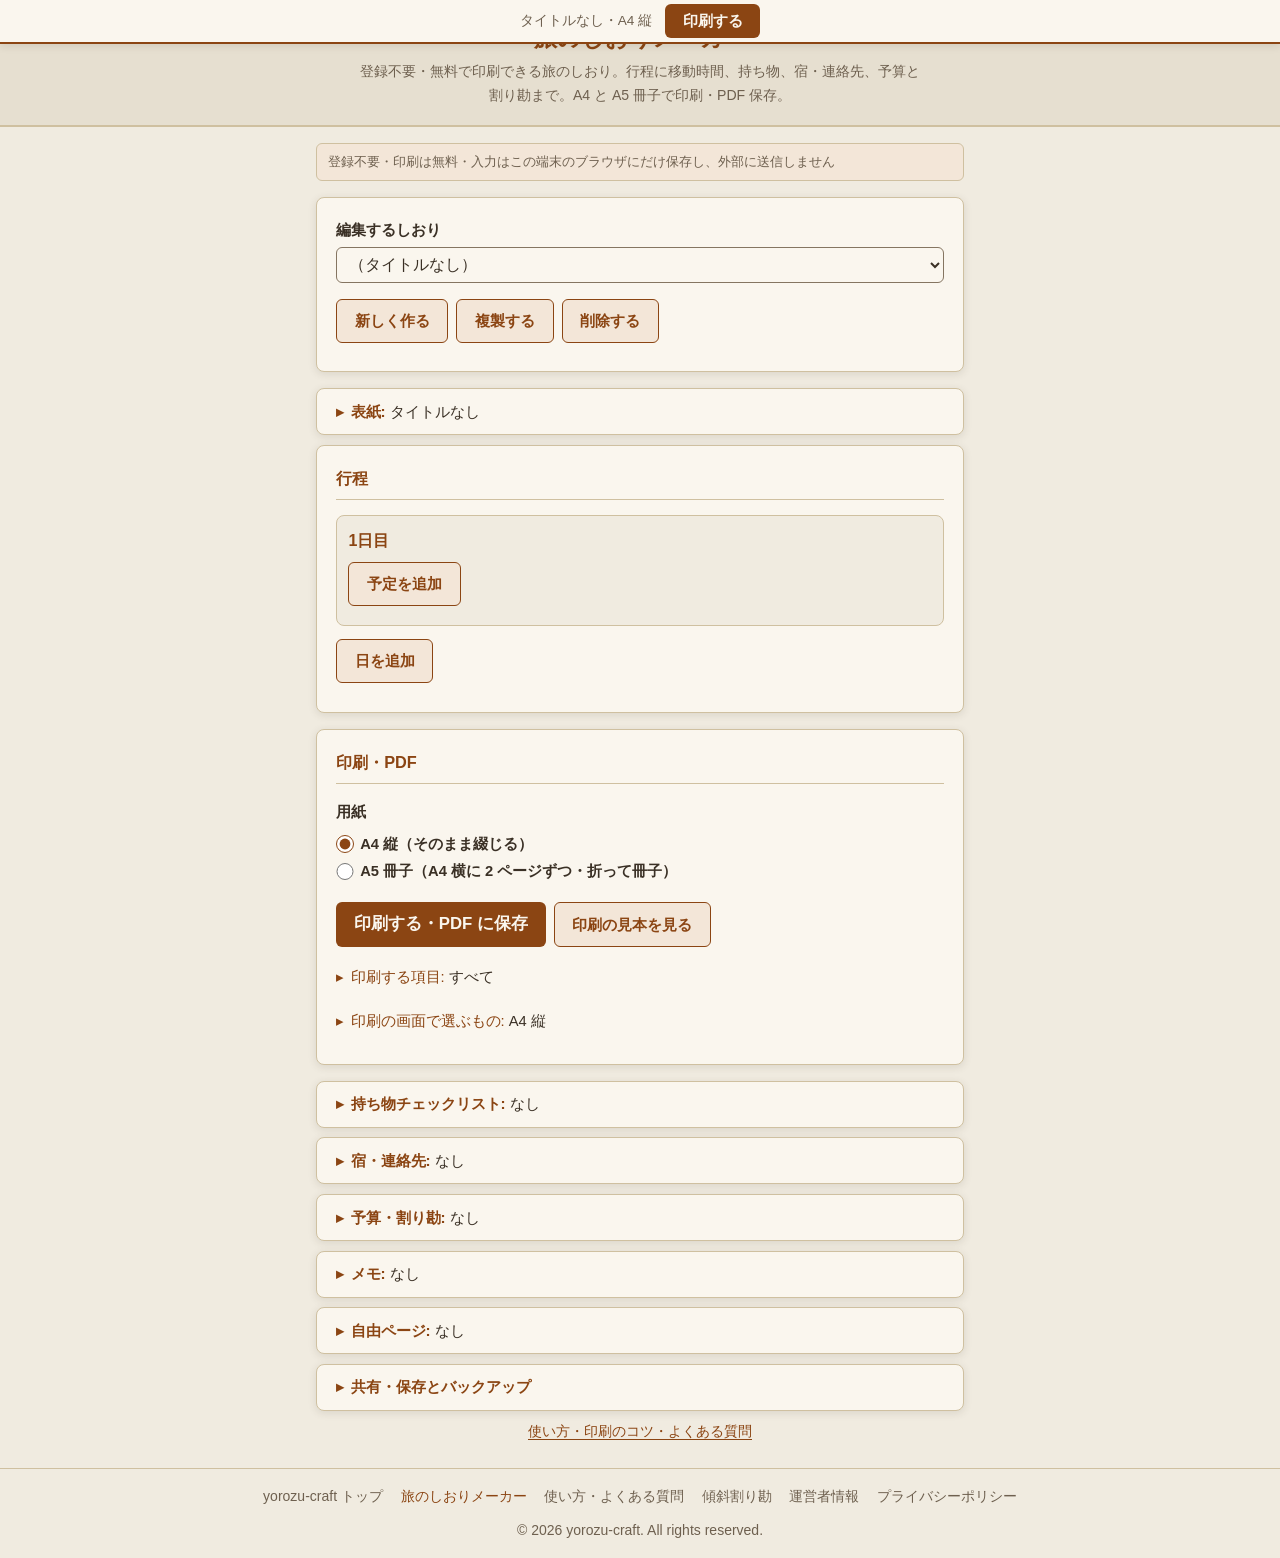
==== commit a82a291f: "Merge claude/stage3-tabi-shiori: 段 3 の 6（tabi-shiori） Co-Authored-By: Claude Opus 5.5 <noreply@anthr" ====
--- a/index.html
+++ b/index.html
@@ -61,10 +61,11 @@
 
   <main class="app-main">
 
-    <p class="badge">登録不要・印刷は無料・入力はこの端末のブラウザにだけ保存し、外部に送信しません</p>
+    <!-- data-keep: A2 の定型（登録不要・無料・入力は端末の外に出ない） -->
+    <p class="badge" data-keep>登録不要・印刷は無料・入力はこの端末のブラウザにだけ保存し、外部に送信しません</p>
 
     <div id="shared-banner" class="notice" role="status" hidden>
-      <p><strong>共有されたしおりを表示しています。</strong>まだこの端末には保存していません。直したり印刷したりするだけなら、このままで使えます。</p>
+      <h2>共有されたしおり（この端末にはまだ保存していません）</h2>
       <div class="btn-row">
         <button type="button" id="shared-save" class="btn">このしおりを保存して編集する</button>
         <a href="./#new" id="shared-new" class="btn btn-sub">自分のしおりを作る</a>
@@ -132,7 +133,6 @@
     <!-- 2. 行程 -->
     <section class="card" id="sec-days" aria-labelledby="h-days">
       <h2 id="h-days">行程</h2>
-      <p class="hint">「↓ 次へ」には、その場所から次の場所までの移動手段と移動時間を入れます。</p>
       <div id="days"></div>
       <div class="btn-row">
         <button type="button" id="day-add" class="btn btn-sub">日を追加</button>
--- a/style.css
+++ b/style.css
@@ -204,7 +204,7 @@
   background: var(--accent-soft); border: 1px solid var(--accent); border-radius: 8px;
   padding: 0.8rem 1rem; margin-bottom: 1rem; font-size: 0.9rem;
 }
-.notice p + .btn-row { margin-top: 0.6rem; }
+.notice p + .btn-row, .notice h2 + .btn-row { margin-top: 0.6rem; }
 .warn-box { background: var(--warn-bg); color: var(--warn); border-radius: 6px; padding: 0.5rem 0.7rem; font-size: 0.85rem; margin: 0.4rem 0 0.6rem; }
 
 /* 入力欄（テンプレートの .field に、時刻・日付・電話・複数行を足す） */
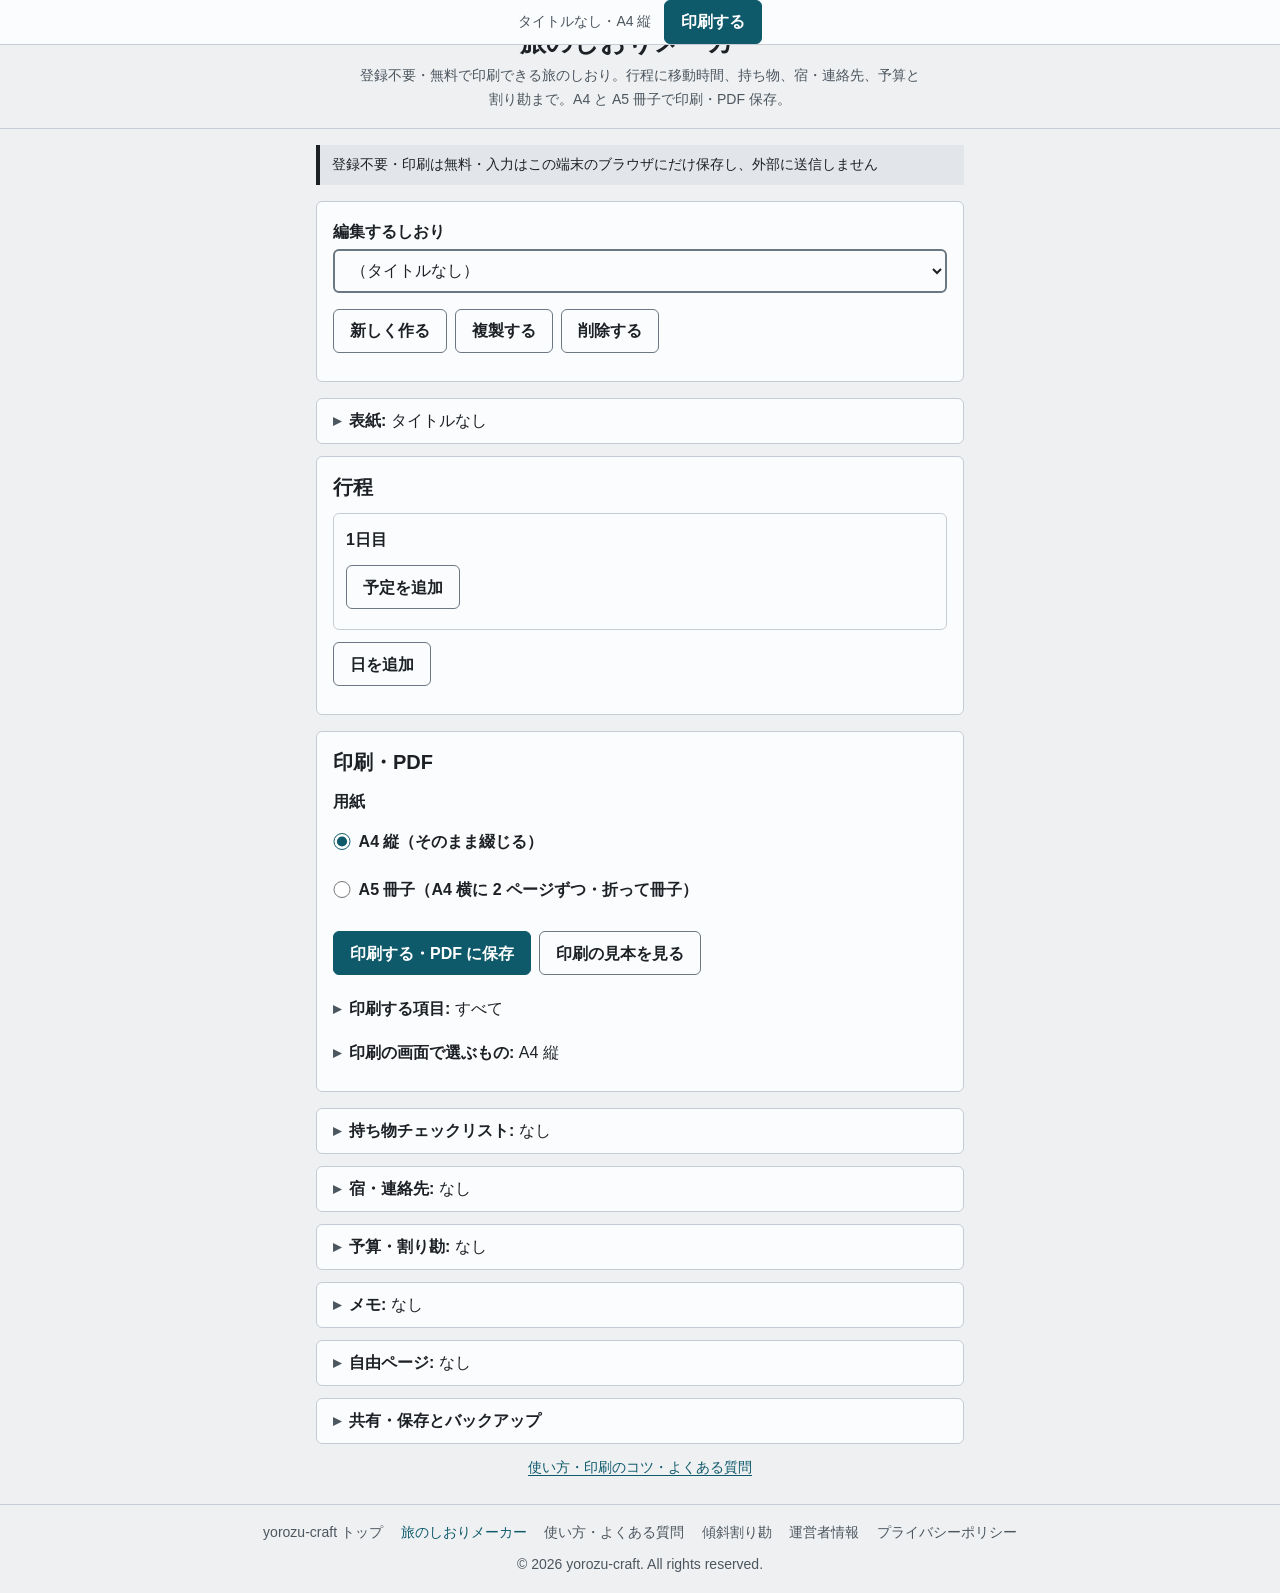
==== commit c0e6074a: "K192 段 3 の 2: 旅のしおりを v2 の皮に載せ替え（v1 の持ち込みを消し、色・字・角・影をトークンに、.btn-sub を .btn、印刷ボタンを .btn-primary、.warn・" ====
--- a/index.html
+++ b/index.html
@@ -18,8 +18,8 @@
   <meta property="og:image:width" content="1200">
   <meta property="og:image:height" content="630">
   <meta name="twitter:card" content="summary_large_image">
-  <meta name="theme-color" content="#8b4513" media="(prefers-color-scheme: light)">
-  <meta name="theme-color" content="#1c1814" media="(prefers-color-scheme: dark)">
+  <meta name="theme-color" content="#eef0f2" media="(prefers-color-scheme: light)">
+  <meta name="theme-color" content="#15191d" media="(prefers-color-scheme: dark)">
 
   <script type="application/ld+json">
   {
@@ -51,7 +51,7 @@
   <!-- 上端の固定バー（SCREEN.md 1.2・D59）: 印刷ボタンが画面の外にあるときだけ「印刷する」を出す（screen.js）。読み込み時は hidden -->
   <div class="fixbar" id="fixbar" role="status" hidden>
     <span class="fixbar-type" id="fixbar-text"></span>
-    <button type="button" class="btn" id="fixbar-print">印刷する</button>
+    <button type="button" class="btn btn-primary" id="fixbar-print">印刷する</button>
   </div>
 
   <header class="app-header">
@@ -68,7 +68,7 @@
       <h2>共有されたしおり（この端末にはまだ保存していません）</h2>
       <div class="btn-row">
         <button type="button" id="shared-save" class="btn">このしおりを保存して編集する</button>
-        <a href="./#new" id="shared-new" class="btn btn-sub">自分のしおりを作る</a>
+        <a href="./#new" id="shared-new" class="btn">自分のしおりを作る</a>
       </div>
     </div>
     <p id="load-msg" class="notice" role="status" hidden></p>
@@ -80,9 +80,9 @@
         <select id="trip-select"></select>
       </div>
       <div class="btn-row">
-        <button type="button" id="trip-new" class="btn btn-sub">新しく作る</button>
-        <button type="button" id="trip-dup" class="btn btn-sub">複製する</button>
-        <button type="button" id="trip-del" class="btn btn-sub">削除する</button>
+        <button type="button" id="trip-new" class="btn">新しく作る</button>
+        <button type="button" id="trip-dup" class="btn">複製する</button>
+        <button type="button" id="trip-del" class="btn">削除する</button>
       </div>
     </section>
 
@@ -121,8 +121,8 @@
         <span class="label">表紙の写真（任意）</span>
         <p class="hint">写真は端末の中で小さくしてから、このブラウザにだけ保存します。</p>
         <div class="btn-row">
-          <button type="button" id="img-pick" class="btn btn-sub">写真を選ぶ</button>
-          <button type="button" id="img-del" class="btn btn-sub" hidden>写真を外す</button>
+          <button type="button" id="img-pick" class="btn">写真を選ぶ</button>
+          <button type="button" id="img-del" class="btn" hidden>写真を外す</button>
         </div>
         <input type="file" id="img-file" accept="image/*" hidden>
         <img id="img-thumb" class="img-thumb" alt="表紙の写真" width="160" height="100" hidden>
@@ -135,8 +135,8 @@
       <h2 id="h-days">行程</h2>
       <div id="days"></div>
       <div class="btn-row">
-        <button type="button" id="day-add" class="btn btn-sub">日を追加</button>
-        <button type="button" id="day-fit" class="btn btn-sub" hidden>日程に合わせて日を増やす</button>
+        <button type="button" id="day-add" class="btn">日を追加</button>
+        <button type="button" id="day-fit" class="btn" hidden>日程に合わせて日を増やす</button>
       </div>
       <p class="total-line" id="move-total" aria-live="polite"></p>
     </section>
@@ -150,8 +150,8 @@
         <label class="inline"><input type="radio" name="mode" value="booklet"> A5 冊子（A4 横に 2 ページずつ・折って冊子）</label>
       </fieldset>
       <div class="btn-row">
-        <button type="button" id="print" class="btn">印刷する・PDF に保存</button>
-        <button type="button" id="preview-btn" class="btn btn-sub" aria-expanded="false" aria-controls="preview">印刷の見本を見る</button>
+        <button type="button" id="print" class="btn btn-primary">印刷する・PDF に保存</button>
+        <button type="button" id="preview-btn" class="btn" aria-expanded="false" aria-controls="preview">印刷の見本を見る</button>
       </div>
       <div id="preview" class="preview" hidden></div>
       <details class="rels" id="opt-items">
@@ -183,7 +183,7 @@
         <label for="preset">定番から追加</label>
         <div class="inline-row">
           <select id="preset"></select>
-          <button type="button" id="preset-add" class="btn btn-sub">追加</button>
+          <button type="button" id="preset-add" class="btn">追加</button>
         </div>
         <p class="small" id="preset-msg" aria-live="polite"></p>
       </div>
@@ -191,7 +191,7 @@
       <div class="inline-row">
         <label for="pack-new" class="visually-hidden">持ち物を追加</label>
         <input type="text" id="pack-new" maxlength="40" placeholder="持ち物を入力">
-        <button type="button" id="pack-add" class="btn btn-sub">追加</button>
+        <button type="button" id="pack-add" class="btn">追加</button>
       </div>
     </details>
 
@@ -200,10 +200,10 @@
       <summary>宿・連絡先: <span class="opt-state"></span></summary>
       <h3 class="sub-h">宿</h3>
       <div id="stays"></div>
-      <button type="button" id="stay-add" class="btn btn-sub">宿を追加</button>
+      <button type="button" id="stay-add" class="btn">宿を追加</button>
       <h3 class="sub-h">連絡先</h3>
       <div id="contacts"></div>
-      <button type="button" id="contact-add" class="btn btn-sub">連絡先を追加</button>
+      <button type="button" id="contact-add" class="btn">連絡先を追加</button>
     </details>
 
     <!-- 6. 予算・割り勘 -->
@@ -211,7 +211,7 @@
       <summary>予算・割り勘: <span class="opt-state"></span></summary>
       <p class="hint">費用と、立て替えた人を入れると、1 人あたりの額と「誰が誰にいくら払うか」を出します（全員で同じ額を負担する計算）。</p>
       <div id="budget"></div>
-      <button type="button" id="budget-add" class="btn btn-sub">費用を追加</button>
+      <button type="button" id="budget-add" class="btn">費用を追加</button>
       <div id="budget-summary" class="summary" aria-live="polite"></div>
       <p class="small" id="es-wrap"></p>
     </details>
@@ -228,7 +228,7 @@
       <summary>自由ページ: <span class="opt-state"></span></summary>
       <p class="hint">見出しと本文を、しおりの 1 ページとして印刷します。</p>
       <div id="free-pages"></div>
-      <button type="button" id="free-add" class="btn btn-sub">ページを足す</button>
+      <button type="button" id="free-add" class="btn">ページを足す</button>
     </details>
 
     <!-- 9. 共有・保存（SCREEN.md 1.2 の 7） -->
@@ -236,7 +236,7 @@
       <summary>共有・保存とバックアップ</summary>
       <p class="small">入力するたびに、この端末のブラウザに自動で保存します。しおりは 30 件まで持てます。</p>
       <label class="inline field"><input type="checkbox" id="share-contacts"> 宿の住所・電話番号と連絡先もリンクに入れる</label>
-      <p id="share-warn" class="warn-box" hidden>電話番号・住所がリンクに入ります。リンクを受け取った人は誰でも読めます。家族や同行者だけに送ってください。</p>
+      <p id="share-warn" class="notice" hidden>電話番号・住所がリンクに入ります。リンクを受け取った人は誰でも読めます。家族や同行者だけに送ってください。</p>
       <div class="btn-row">
         <button type="button" id="share" class="btn">共有リンクを作ってコピー</button>
       </div>
@@ -246,9 +246,9 @@
       <p class="small">共有リンクには、しおりの内容が URL の「#」以降に入ります（サーバーには送信されません）。表紙の写真は入りません。</p>
       <!-- 保存内容のファイルへの書き出し・読み込み（README「ツールを追加するとき」20） -->
       <div class="btn-row">
-        <button type="button" id="backup-export" class="btn btn-sub">ファイルに書き出す</button>
-        <button type="button" id="backup-import" class="btn btn-sub">ファイルから読み込む</button>
-        <button type="button" class="btn btn-sub" data-reset-storage="tabi-shiori_">保存した内容をすべて消す（初期状態に戻す）</button>
+        <button type="button" id="backup-export" class="btn">ファイルに書き出す</button>
+        <button type="button" id="backup-import" class="btn">ファイルから読み込む</button>
+        <button type="button" class="btn" data-reset-storage="tabi-shiori_">保存した内容をすべて消す（初期状態に戻す）</button>
       </div>
       <input type="file" id="backup-file" accept=".json,application/json" hidden>
       <p id="backup-msg" class="small" aria-live="polite"></p>
--- a/style.css
+++ b/style.css
@@ -1,327 +1,242 @@
 /* ===========================
-   旅のしおりメーカー — yorozu-craft 共通の和紙風の配色
-   色はトークン（--bg / --card / --text / --muted / --accent / --border）だけを使う。
+   旅のしおりメーカー — yorozu-common v2 の皮（B「静かな道具」、yorozu-plans DESIGN.md）に載せ替え（K192 段 3 の 2）
+   色・字・角・線は皮のトークン（--bg / --card / --text / --muted / --accent / --border など）だけを使う。ここに書くのは配置とこの道具だけの部品（行程・表紙の絵柄・印刷物）
    ダークモードは端末の設定に自動で合わせる（prefers-color-scheme。手動切替は付けない）
    =========================== */
-/* yorozu-common:begin v1 — サイト共通の部品とトークン。正本は youheioonuki.github.io の tools/common/yorozu-common.css。
-   この begin〜end の間は手で直さない（tools/sync-common.mjs で全ツールに配る。ツール固有の上書きは end の後に書く）。
-   出どころ（2026-10-03 確認。yorozu-plans 企画書 59）:
-   - デジタル庁デザインシステム https://design.digital.go.jp/dads/ のコンテンツを加工して作成
-     （フォーカスの輪・リンクの下線・字の大きさの下限・行間・入力欄のエラー表示）。
-     トークンの値は @digital-go-jp/design-tokens 2.0.1（MIT, (c) 2023 デジタル庁）から
-   - GOV.UK Frontend 6.5.1（MIT, (c) Crown copyright）の考え方: visually-hidden、エラーの文の前に読み上げ用の語
-   - 色は和紙風のまま（値は 2026-09-23 からの共通の値）。Web フォントは読まない（ROADMAP 3.3・D2） */
-:root {
-  color-scheme: light dark;
-  --bg: #f0ebe0;
-  --bg-2: #e6dfd0;
-  --card: #faf6ee;
-  --text: #3a3025;
-  --muted: #6e604f;          /* 本文の補足。--bg の上で 5.1:1 */
-  --accent: #8b4513;
-  --accent-soft: #f3e6d8;
-  --border: #cfc0a0;         /* 飾りの線（区切り）だけ。操作できる物の枠には --input-border */
-  --input-border: #857561;   /* 入力欄の枠。WCAG 1.4.11 の 3:1（--bg で 3.7:1）。DADS の入力欄は gray-600 の 1px */
-  --shadow: rgba(58, 48, 37, 0.12);
-  --error: #ce0000;          /* DADS red-900（semantic error-2） */
-  --ok: #197a4b;             /* DADS green-800（semantic success-2） */
-  --focus: #ffd43d;          /* DADS yellow-300 */
-  --focus-ring: #000;        /* DADS: 黒 4px の輪＋黄 2px */
-  --font-ui: "Noto Sans JP", "Noto Sans CJK JP", "Hiragino Sans", "Hiragino Kaku Gothic ProN", Meiryo, sans-serif;
-  /* 字の大きさ（DADS: 本文と操作は 16px 以上、補足は 14px まで、14px 未満は使わない） */
-  --fs-s: 0.875rem;
-  --fs-m: 1rem;
-  --fs-l: 1.25rem;           /* 見出し（隣の段との比 1.25 以上: impeccable typeset） */
-  --fs-xl: 1.625rem;         /* ページの題 */
-  --lh-body: 1.7;            /* DADS の本文の行間 170% */
-  --lh-tight: 1.4;           /* 見出し */
-  /* 余白（4px を基準。DADS の spacing） */
-  --sp-1: 0.25rem;
-  --sp-2: 0.5rem;
-  --sp-3: 0.75rem;
-  --sp-4: 1rem;
-  --sp-6: 1.5rem;
-  --sp-8: 2rem;
-  --radius: 8px;
-  --tap: 44px;               /* 押せる物の高さの下限（DADS・SCREEN 5 章） */
-}
-@media (prefers-color-scheme: dark) {
-  :root {
-    --bg: #1c1814;
-    --bg-2: #25201a;
-    --card: #2b251e;
-    --text: #ece4d6;
-    --muted: #b9ab96;
-    --accent: #e0a066;
-    --accent-soft: #3a2e22;
-    --border: #4a3f33;
-    --input-border: #8c7d68;
-    --shadow: rgba(0, 0, 0, 0.4);
-    --error: #ff8a7a;
-    --ok: #6fcf97;
-    --focus-ring: #ffd43d;   /* 暗い地では黄の輪＋黒の縁 */
-    --focus: #000;
-  }
-}
+/* yorozu-common:begin v2 — サイト共通の土台と皮。正本は youheioonuki.github.io の tools/common/v2/base.css と skin.css（yorozu-plans DESIGN.md）。
+   この begin〜end の間は手で直さない（tools/sync-common.mjs で全ツールに配る。ツール固有の上書きは end の後に書く） */
+/* yorozu-common v2 土台の層（yorozu-plans ROADMAP 7.98 D369、DESIGN.md）。すべてのページ（見せる・遊ぶ・世界を持つページも）に当てる。
+   見た目（色・字・面）は持たない: リセット、押せる高さ、フォーカスの輪、入力の字の大きさ、読み上げの隠し字、動きを減らす設定、印刷で広告を出さない。
+   色の値は各ページか共通の皮（skin.css）が --focus-ring・--focus・--muted・--error を決める。無ければ下の既定
+   出どころ（v1 から引き継ぎ。2026-10-03 確認、yorozu-plans 企画書 59）: デジタル庁デザインシステム https://design.digital.go.jp/dads/ のコンテンツを加工して作成
+   （フォーカスの輪・字の大きさの下限・入力欄のエラー表示。値は @digital-go-jp/design-tokens 2.0.1、MIT, (c) 2023 デジタル庁）。
+   GOV.UK Frontend 6.5.1（MIT, (c) Crown copyright）の考え方: visually-hidden、エラーの文の前に読み上げ用の語 */
+:root { --tap: 44px; --sp-1: 0.25rem; --sp-2: 0.5rem; --sp-3: 0.75rem; --sp-4: 1rem; --sp-6: 1.5rem; --sp-8: 2rem; --fs-s: 0.875rem; --fs-m: 1rem; --fs-l: 1.25rem; --fs-xl: 1.625rem; }
 *, *::before, *::after { box-sizing: border-box; margin: 0; padding: 0; }
 [hidden] { display: none !important; }
 html { -webkit-text-size-adjust: 100%; text-size-adjust: 100%; }
-body { font-family: var(--font-ui); background: var(--bg); color: var(--text); line-height: var(--lh-body); }
-/* リンクは色と下線の両方（DADS リンクテキスト）。ホバーで下線を太く */
-a { color: var(--accent); text-decoration-thickness: 1px; text-underline-offset: 3px; }
-@media (hover: hover) { a:hover { text-decoration-thickness: 3px; } }
-/* フォーカスの輪（DADS）。:where で詳しさを 0 にして、ツールの規則で上書きできるようにする */
 :where(a, button, input, select, textarea, summary, [tabindex]):focus-visible {
-  outline: 4px solid var(--focus-ring); outline-offset: 2px; box-shadow: 0 0 0 2px var(--focus);
-}
+  outline: 4px solid var(--focus-ring, #000); outline-offset: 2px; box-shadow: 0 0 0 2px var(--focus, #ffd43d);
+}
+@media (forced-colors: active) { :where(a, button, input, select, textarea, summary):focus-visible { outline-color: Highlight; } }
 :where(input, select, textarea, button) { font: inherit; color: inherit; }
-/* 入力欄の例（placeholder）も 4.5:1。ブラウザ既定の灰色は和紙の地で 4.3:1 */
-:where(input, textarea)::placeholder { color: var(--muted); opacity: 1; }
-/* 入力欄の字は 16px 以上（iPhone で拡大されない・DADS） */
 :where(input:not([type="checkbox"]):not([type="radio"]):not([type="range"]), select, textarea) { font-size: max(1rem, 16px); }
-/* エラー（DADS: 枠を赤に、文の頭に「＊」。GOV.UK: 読み上げには「エラー:」を先に）。
-   使い方: <p class="field-error" id="x-err"><span class="visually-hidden">エラー:</span>＊ 0 以上の数を入れてください</p> と aria-describedby */
-[aria-invalid="true"] { border-color: var(--error) !important; }
-.field-error { color: var(--error); font-weight: 700; margin-top: var(--sp-1); }
-/* 画面には出さず、読み上げだけ（GOV.UK govuk-visually-hidden） */
+:where(button, summary, [role="button"]) { min-height: var(--tap); }
+[aria-invalid="true"] { border-color: var(--error, #ce0000) !important; }
+.field-error { color: var(--error, #ce0000); font-weight: 700; margin-top: var(--sp-1); }
 .visually-hidden {
   position: absolute !important; width: 1px !important; height: 1px !important; margin: 0 !important; padding: 0 !important;
   overflow: hidden !important; clip-path: inset(50%) !important; white-space: nowrap !important; border: 0 !important;
 }
-@media (forced-colors: active) { :where(a, button, input, select, textarea, summary):focus-visible { outline-color: Highlight; } }
-/* 読む行の長さ: 1 行 40 字前後まで（REVIEW C9 line-length）。画面の幅いっぱいに伸びる見出し帯の説明文に */
-.app-header > p { max-width: 40em; margin-left: auto; margin-right: auto; }
-/* 印刷では広告を出さない（SCREEN 4 章。全ツール共通） */
+@media (prefers-reduced-motion: reduce) { *, *::before, *::after { animation-duration: 0.01ms !important; animation-iteration-count: 1 !important; transition-duration: 0.01ms !important; scroll-behavior: auto !important; } }
 @media print { ins.adsbygoogle, .google-auto-placed, iframe[id^="aswift"], iframe[id^="google_ads"] { display: none !important; } }
+/* yorozu-common v2 共通の皮（B「静かな道具」。yorozu-plans ROADMAP 7.94〜7.99 D364・D366・D369、正典は DESIGN.md）。
+   当てるのは計算・制度・道具・読み物・案内（docs/content-classes.csv の「皮」が「共通」）。base.css の後、ページ自身の CSS の前に読む（ページが上書きできる）。
+   土台だけのページは <html data-skin="base">（CSV の「皮」から機械で付ける）で、この皮はすべて外れる。同じ CSS を共通と土台のページが使っていても出し分けられる。
+   どの規則も :where() で詳細度を上げない（トークンは 0、要素の規則は要素 1 つ分のまま）。影・装飾・2 色以上の強調・端末依存の明朝は使わない */
+:where(html:not([data-skin="base"])) {
+  color-scheme: light dark;
+  --bg: #eef0f2; --bg-2: #e2e6ea; --card: #fbfcfd; --text: #1d2125; --muted: #4c565f;
+  --accent: #0e5a6b; --accent-soft: #dcecef; --on-accent: #ffffff;
+  --border: #c5ccd3; --input-border: #6b7782;
+  --error: #ce0000; --ok: #197a4b; --focus: #ffd43d; --focus-ring: #000;
+  --font-ui: "Noto Sans JP", "Noto Sans CJK JP", "Hiragino Sans", "Hiragino Kaku Gothic ProN", Meiryo, sans-serif;
+  --lh-body: 1.7; --lh-tight: 1.4; --radius: 6px; --line-input: 2px;
+}
+@media (prefers-color-scheme: dark) {
+  :where(html:not([data-skin="base"])) {
+    --bg: #15191d; --bg-2: #1c2227; --card: #1a1f24; --text: #e8ecef; --muted: #a8b3bc;
+    --accent: #6fc3d4; --accent-soft: #14323a; --on-accent: #0b1a1e;
+    --border: #2f373e; --input-border: #7a8792; --error: #ff8a7a; --ok: #6fcf97; --focus: #000; --focus-ring: #ffd43d;
+  }
+}
+:where(html:not([data-skin="base"])) body { font-family: var(--font-ui); background: var(--bg); color: var(--text); line-height: var(--lh-body); font-variant-numeric: tabular-nums; }
+:where(html:not([data-skin="base"])) h1 { font-size: var(--fs-xl); font-weight: 800; line-height: var(--lh-tight); }
+:where(html:not([data-skin="base"])) h2 { font-size: var(--fs-l); font-weight: 800; line-height: var(--lh-tight); }
+:where(html:not([data-skin="base"])) h3 { font-size: var(--fs-m); font-weight: 800; }
+:where(html:not([data-skin="base"])) a { color: var(--accent); text-decoration-thickness: 1px; text-underline-offset: 3px; }
+@media (hover: hover) { :where(html:not([data-skin="base"])) a:hover { text-decoration-thickness: 3px; } }
+:where(html:not([data-skin="base"])) :where(input, textarea)::placeholder { color: var(--muted); opacity: 1; }
+/* 部品: 入力の箱 */
+:where(html:not([data-skin="base"])) :where(input:not([type="checkbox"]):not([type="radio"]):not([type="range"]), select, textarea) { border: var(--line-input) solid var(--input-border); border-radius: var(--radius); background: var(--card); min-height: var(--tap); padding: var(--sp-1) var(--sp-3); }
+:where(html:not([data-skin="base"])) :where(input, select, textarea):focus { border-color: var(--text); }
+/* 部品: ボタン（主は塗り、副は線） */
+:where(html:not([data-skin="base"])) :where(button, .btn) { border: 1px solid var(--input-border); border-radius: var(--radius); background: var(--card); color: var(--text); font-weight: 700; padding: 0 var(--sp-4); cursor: pointer; }
+:where(html:not([data-skin="base"])) :where(button[type="submit"], .btn-primary) { background: var(--accent); border-color: var(--accent); color: var(--on-accent); }
+/* 部品: チップ・面・折りたたみ（開閉の印 ▶ を残すため list-item のまま、高さは上下の余白と土台の min-height で）・結果の数字・注意の帯・固定バー */
+:where(html:not([data-skin="base"])) :where(.chip) { display: inline-flex; align-items: center; min-height: var(--tap); padding: 0 var(--sp-3); border: 1px solid var(--input-border); border-radius: var(--radius); color: var(--text); text-decoration: none; font-weight: 700; }
+:where(html:not([data-skin="base"])) :where(.card) { background: var(--card); border: 1px solid var(--border); border-radius: var(--radius); padding: var(--sp-4); }
+:where(html:not([data-skin="base"])) :where(details) > summary { padding-block: var(--sp-2); cursor: pointer; font-weight: 700; }
+:where(html:not([data-skin="base"])) :where(.result-num, .money, output) { font-size: var(--fs-xl); font-weight: 800; }
+:where(html:not([data-skin="base"])) :where(.notice, [data-keep]) { border-left: 4px solid var(--text); background: var(--bg-2); padding: var(--sp-2) var(--sp-3); }
+:where(html:not([data-skin="base"])) :where(.fixed-bar) { position: sticky; bottom: 0; background: var(--card); border-top: 1px solid var(--border); padding: var(--sp-2) var(--sp-4); }
 /* yorozu-common:end */
 
 /* ヘッダー */
 .app-header {
   text-align: center;
-  padding: 1.4rem 1rem 1.1rem;
-  background: var(--bg-2);
-  border-bottom: 2px solid var(--border);
-}
-.app-header h1 { font-size: 1.45rem; color: var(--accent); line-height: 1.4; }
-.app-header .subtitle { font-size: 0.88rem; color: var(--muted); margin-top: 0.3rem; }
+  padding: var(--sp-6) var(--sp-4) var(--sp-4);
+  border-bottom: 1px solid var(--border);
+}
+.app-header .subtitle { font-size: var(--fs-s); color: var(--muted); margin-top: var(--sp-1); }
+.app-header > p { max-width: 40em; margin-left: auto; margin-right: auto; }
 
 /* レイアウト */
-.app-main { max-width: 680px; margin: 0 auto; padding: 1rem; }
-.card {
-  background: var(--card);
-  border: 1px solid var(--border);
-  border-radius: 8px;
-  padding: 1.2rem;
-  margin-bottom: 1rem;
-  box-shadow: 0 2px 8px var(--shadow);
-}
-.card h2 {
-  font-size: 1.02rem;
-  color: var(--accent);
-  border-bottom: 1px solid var(--border);
-  padding-bottom: 0.4rem;
-  margin-bottom: 0.9rem;
-}
+.app-main { max-width: 680px; margin: 0 auto; padding: var(--sp-4); }
+.card { margin-bottom: var(--sp-4); }
+.card h2 { margin-bottom: var(--sp-3); }
 
 /* 入力 */
-.field { margin-bottom: 1rem; }
-.field label { display: block; font-weight: 600; font-size: 0.95rem; margin-bottom: 0.25rem; }
-.field .hint { font-size: var(--fs-s); color: var(--muted); margin-bottom: 0.4rem; }
-.field input[type="number"], .field input[type="text"], .field select {
-  width: 100%;
-  max-width: 16rem;
-  padding: 0.45rem 0.5rem;
-  font-size: 1rem;
-  border: 1px solid var(--input-border);
-  border-radius: 6px;
-  background: var(--card);
-  color: var(--text);
-}
-
-.btn {
-  display: inline-block;
-  padding: 0.5rem 1.1rem;
-  border: none;
-  border-radius: 6px;
-  background: var(--accent);
-  color: var(--card);
-  font-size: 0.95rem;
-  font-weight: 600;
-  cursor: pointer;
-}
+.field { margin-bottom: var(--sp-4); }
+.field label { display: block; font-weight: 700; margin-bottom: var(--sp-1); }
+.field .hint { font-size: var(--fs-s); color: var(--muted); margin-bottom: var(--sp-2); }
+.field input[type="number"], .field input[type="text"], .field select { width: 100%; max-width: 16rem; }
 
 /* 読みもの（guide.html） */
-.content h3 { font-size: 0.95rem; margin: 1rem 0 0.3rem; }
-.content p, .content li { font-size: 0.9rem; }
-.content p + p { margin-top: 0.5rem; }
-.content ul, .content ol { padding-left: 1.3rem; margin: 0.3rem 0; }
-.faq dt { font-weight: 600; margin-top: 0.9rem; font-size: 0.92rem; }
-.faq dt::before { content: 'Q. '; color: var(--accent); }
-.faq dd { font-size: 0.88rem; color: var(--muted); padding: 0.2rem 0 0.5rem 1.2rem; border-bottom: 1px solid var(--border); }
-.info-list { display: grid; grid-template-columns: max-content 1fr; gap: 0.4rem 1.2rem; font-size: 0.9rem; }
-.info-list dt { font-weight: 600; }
+.content h3 { margin: var(--sp-4) 0 var(--sp-1); }
+.content p + p { margin-top: var(--sp-2); }
+.content ul, .content ol { padding-left: 1.3rem; margin: var(--sp-1) 0; }
+.faq dt { font-weight: 700; margin-top: var(--sp-4); }
+.faq dt::before { content: 'Q. '; }
+.faq dd { color: var(--muted); padding: var(--sp-1) 0 var(--sp-2) 1.2rem; border-bottom: 1px solid var(--border); }
+.info-list { display: grid; grid-template-columns: max-content 1fr; gap: var(--sp-2) 1.2rem; }
+.info-list dt { font-weight: 700; }
 .info-list dd { color: var(--muted); }
-.small { font-size: var(--fs-s); color: var(--muted); margin-top: 0.4rem; }
+.small { font-size: var(--fs-s); color: var(--muted); margin-top: var(--sp-2); }
 
 /* フッター */
 .app-footer {
   text-align: center;
-  padding: 1rem;
+  padding: var(--sp-4);
   font-size: var(--fs-s);
   color: var(--muted);
   border-top: 1px solid var(--border);
-  margin-top: 0.5rem;
-}
-.footer-nav ul { list-style: none; display: flex; justify-content: center; flex-wrap: wrap; gap: 0.4rem 1.1rem; margin-bottom: 0.6rem; }
+  margin-top: var(--sp-2);
+}
+.footer-nav ul { list-style: none; display: flex; justify-content: center; flex-wrap: wrap; gap: var(--sp-2) 1.1rem; margin-bottom: var(--sp-2); }
 .footer-nav a { color: var(--muted); text-decoration: none; }
 .footer-nav a:hover, .footer-nav a[aria-current="page"] { color: var(--accent); }
-
-@media (max-width: 480px) {
-  .app-header h1 { font-size: 1.2rem; }
-}
 
 /* ===========================
    旅のしおりメーカー（ツール固有）
    =========================== */
-:root { --warn: #a33a1f; --warn-bg: #fbe9e2; --ok: #2f6b3a; }
-@media (prefers-color-scheme: dark) {
-  :root { --warn: #f0a488; --warn-bg: #3a221b; --ok: #8fd19e; }
-}
 
 /* JS が画面を組み立てるまで本体を隠す（index.html の head のスクリプト） */
 .js-loading .app-main { visibility: hidden; }
 
 .center { text-align: center; }
-.visually-hidden {
-  position: absolute !important; width: 1px; height: 1px; padding: 0; margin: -1px;
-  overflow: hidden; clip: rect(0 0 0 0); white-space: nowrap; border: 0;
-}
-.badge {
-  font-size: 0.8rem; color: var(--muted); background: var(--accent-soft);
-  border: 1px solid var(--border); border-radius: 6px; padding: 0.45rem 0.7rem; margin-bottom: 1rem;
-}
-.notice {
-  background: var(--accent-soft); border: 1px solid var(--accent); border-radius: 8px;
-  padding: 0.8rem 1rem; margin-bottom: 1rem; font-size: 0.9rem;
-}
-.notice p + .btn-row, .notice h2 + .btn-row { margin-top: 0.6rem; }
-.warn-box { background: var(--warn-bg); color: var(--warn); border-radius: 6px; padding: 0.5rem 0.7rem; font-size: 0.85rem; margin: 0.4rem 0 0.6rem; }
-
-/* 入力欄（テンプレートの .field に、時刻・日付・電話・複数行を足す） */
+.badge { font-size: var(--fs-s); margin-bottom: var(--sp-4); }
+.notice { margin-bottom: var(--sp-4); }
+.notice p + .btn-row, .notice h2 + .btn-row { margin-top: var(--sp-3); }
+#share-warn { margin: var(--sp-2) 0 var(--sp-3); }
+
+/* 入力欄（テンプレートの .field に、時刻・日付・電話・複数行を足す。箱の見た目は皮が持つ） */
 .field input[type="time"], .field input[type="date"], .field input[type="tel"], .field textarea, .card textarea,
 .card input[type="text"], .card input[type="tel"], .card input[type="number"], .card input[type="time"], .card select {
-  width: 100%; padding: 0.45rem 0.5rem; font-size: 1rem; font-family: inherit;
-  border: 1px solid var(--input-border); border-radius: 6px; background: var(--card); color: var(--text);
-  min-width: 0;
+  width: 100%; min-width: 0;
 }
 .field input[type="text"], .field select, .field input[type="number"] { max-width: none; }
-.card textarea { resize: vertical; line-height: 1.5; min-height: 2.4rem; }
-.field .label { display: block; font-weight: 600; font-size: 0.95rem; margin-bottom: 0.25rem; }
+.card textarea { resize: vertical; line-height: 1.5; }
+.field .label { display: block; font-weight: 700; margin-bottom: var(--sp-1); }
 fieldset.field { border: none; }
-fieldset.field legend { font-weight: 600; font-size: 0.95rem; margin-bottom: 0.3rem; }
-label.inline { display: flex; align-items: center; gap: 0.4rem; font-size: 0.92rem; margin: 0.15rem 0; }
+fieldset.field legend { font-weight: 700; margin-bottom: var(--sp-1); }
+label.inline { display: flex; align-items: center; gap: var(--sp-2); min-height: var(--tap); }
 label.inline input { width: 1.1rem; height: 1.1rem; flex: none; accent-color: var(--accent); }
-.grid2 { display: grid; grid-template-columns: 1fr 1fr; gap: 0 0.8rem; }
-.inline-row { display: flex; gap: 0.5rem; align-items: center; }
+.grid2 { display: grid; grid-template-columns: 1fr 1fr; gap: 0 var(--sp-3); }
+.inline-row { display: flex; gap: var(--sp-2); align-items: center; }
 .inline-row > input, .inline-row > select { flex: 1; }
-.btn-row { display: flex; flex-wrap: wrap; gap: 0.5rem; margin: 0.6rem 0; }
-.btn { text-decoration: none; min-height: 44px; }
-.btn-sub { background: var(--accent-soft); color: var(--accent); border: 1px solid var(--accent); }
+.btn-row { display: flex; flex-wrap: wrap; gap: var(--sp-2); margin: var(--sp-3) 0; }
+/* ボタン（主は .btn-primary、ほかは .btn。色と線は皮が持つ。a.btn は皮の a の色に勝たせて本文の色に） */
+.btn { display: inline-flex; align-items: center; justify-content: center; min-height: var(--tap); text-decoration: none; }
+a.btn { color: var(--text); }
 .btn:disabled { opacity: 0.5; cursor: default; }
-.mini {
-  font-size: 0.8rem; padding: 0.3rem 0.6rem; min-height: 36px; min-width: 36px; border-radius: 6px; cursor: pointer;
-  border: 1px solid var(--border); background: var(--card); color: var(--text); font-family: inherit;
-}
+.mini { font-size: var(--fs-s); padding: 0 var(--sp-2); min-width: var(--tap); }
 .mini:disabled { opacity: 0.35; cursor: default; }
-.mini.danger { color: var(--warn); }
-.sub-h { font-size: 0.95rem; margin: 0.8rem 0 0.4rem; }
-.total-line { font-size: 0.88rem; font-weight: 600; color: var(--accent); margin-top: 0.5rem; }
-.hint { font-size: 0.8rem; color: var(--muted); margin-bottom: 0.6rem; }
-
-/* 表紙の絵柄 */
-.cover-pick { display: grid; grid-template-columns: repeat(3, 1fr); gap: 0.5rem; }
-.cover-opt { position: relative; display: block; border: 2px solid var(--border); border-radius: 8px; padding: 0.3rem; cursor: pointer; text-align: center; background: #faf6ee; }
+.sub-h { font-weight: 700; margin: var(--sp-3) 0 var(--sp-2); }
+.total-line { font-size: var(--fs-s); font-weight: 700; margin-top: var(--sp-2); }
+.hint { font-size: var(--fs-s); color: var(--muted); margin-bottom: var(--sp-3); }
+
+/* 表紙の絵柄（絵は白い地の上に置く。DESIGN 7 章: 画像は暗い表示でも白い地のまま） */
+.cover-pick { display: grid; grid-template-columns: repeat(3, 1fr); gap: var(--sp-2); }
+.cover-opt { position: relative; display: block; border: 2px solid var(--input-border); border-radius: var(--radius); padding: var(--sp-1); cursor: pointer; text-align: center; background: var(--card); }
 .cover-opt input { position: absolute; opacity: 0; }
-.cover-opt:has(input:checked) { border-color: var(--accent); box-shadow: 0 0 0 2px var(--accent); }
-.cover-opt:has(input:focus-visible) { outline: 2px solid var(--accent); outline-offset: 2px; }
-.cover-art { display: block; aspect-ratio: 12 / 7; }
+.cover-opt:has(input:checked) { border-color: var(--accent); background: var(--accent-soft); }
+.cover-opt:has(input:focus-visible) { outline: 4px solid var(--focus-ring); outline-offset: 2px; }
+.cover-art { display: block; aspect-ratio: 12 / 7; background: #fff; border-radius: var(--radius); overflow: hidden; }
 .cover-art svg { width: 100%; height: 100%; display: block; }
-.cover-none { display: flex; height: 100%; align-items: center; justify-content: center; color: #6e604f; font-size: 0.8rem; }
-.cover-name { display: block; font-size: 0.8rem; color: #3a3025; }
-.img-thumb { display: block; width: 160px; height: auto; max-height: 120px; object-fit: cover; border-radius: 6px; border: 1px solid var(--border); margin-top: 0.4rem; }
+.cover-none { display: flex; height: 100%; align-items: center; justify-content: center; color: #4c565f; font-size: var(--fs-s); }
+.cover-name { display: block; font-size: var(--fs-s); color: var(--text); margin-top: var(--sp-1); }
+.img-thumb { display: block; width: 160px; height: auto; max-height: 120px; object-fit: cover; border-radius: var(--radius); border: 1px solid var(--border); margin-top: var(--sp-2); }
 
 /* 行程 */
-.day { border: 1px solid var(--border); border-radius: 8px; padding: 0.7rem; margin-bottom: 0.8rem; background: var(--bg); }
-.day-head { display: flex; align-items: center; justify-content: space-between; gap: 0.5rem; margin-bottom: 0.5rem; }
-.day-head h3 { font-size: 1rem; color: var(--accent); }
-.items { list-style: none; }
-.item { background: var(--card); border: 1px solid var(--border); border-radius: 8px; padding: 0.55rem; margin-bottom: 0.5rem; }
-.item-row { display: flex; gap: 0.4rem; align-items: center; margin-bottom: 0.4rem; }
+.day { border: 1px solid var(--border); border-radius: var(--radius); padding: var(--sp-3); margin-bottom: var(--sp-3); }
+.day-head { display: flex; align-items: center; justify-content: space-between; gap: var(--sp-2); margin-bottom: var(--sp-2); }
+.items { list-style: none; margin-bottom: var(--sp-3); }
+.item { border-bottom: 1px solid var(--border); padding-bottom: var(--sp-3); margin-bottom: var(--sp-3); }
+.item:last-child { border-bottom: none; padding-bottom: 0; margin-bottom: 0; }
+.item-row { display: flex; gap: var(--sp-2); align-items: center; margin-bottom: var(--sp-2); }
 .item-row input[type="time"] { width: 7.4rem; flex: none; }
 .item-row input[type="text"] { flex: 1; }
-.map-link { font-size: 0.8rem; flex: none; padding: 0.4rem 0.2rem; }
-.move-row { display: flex; flex-wrap: wrap; align-items: center; gap: 0.4rem; margin-top: 0.4rem; font-size: 0.88rem; }
+.map-link { display: inline-flex; align-items: center; min-height: var(--tap); flex: none; padding: 0 var(--sp-1); }
+.move-row { display: flex; flex-wrap: wrap; align-items: center; gap: var(--sp-2); margin-top: var(--sp-2); }
 .move-row select { width: auto; flex: 0 1 7.5rem; }
 .move-row input.num-min { width: 5.2rem; flex: none; }
-.move-label { color: var(--muted); font-size: 0.82rem; }
-.arrive { color: var(--muted); font-size: 0.82rem; }
-.warn { color: var(--warn); background: var(--warn-bg); border-radius: 6px; padding: 0.3rem 0.5rem; font-size: 0.82rem; margin-top: 0.4rem; }
-.item-tools { display: flex; flex-wrap: wrap; gap: 0.35rem; margin-top: 0.45rem; }
+.move-label { color: var(--muted); font-size: var(--fs-s); }
+.arrive { color: var(--muted); font-size: var(--fs-s); }
+.item .notice { margin: var(--sp-2) 0 0; }
+.item-tools { display: flex; flex-wrap: wrap; gap: var(--sp-2); margin-top: var(--sp-2); }
 
 /* 持ち物・宿・予算 */
-.check-list { list-style: none; margin-bottom: 0.6rem; }
-.check-list li { display: flex; align-items: center; gap: 0.4rem; margin-bottom: 0.35rem; }
+.check-list { list-style: none; margin-bottom: var(--sp-3); }
+.check-list li { display: flex; align-items: center; gap: var(--sp-2); margin-bottom: var(--sp-2); }
 .check-list li input[type="text"] { flex: 1; }
 .check-list label.inline { margin: 0; }
 .check-list input[type="checkbox"] { width: 1.3rem; height: 1.3rem; }
-.check-grid { display: grid; grid-template-columns: 1fr; gap: 0.1rem; }
-.entry { border: 1px solid var(--border); border-radius: 8px; padding: 0.6rem; margin-bottom: 0.6rem; background: var(--bg); }
-.entry .field { margin-bottom: 0.5rem; }
-.budget-row { display: grid; grid-template-columns: 1fr 1fr; gap: 0 0.6rem; align-items: end; }
+.check-grid { display: grid; grid-template-columns: 1fr; gap: var(--sp-1); }
+.entry { border: 1px solid var(--border); border-radius: var(--radius); padding: var(--sp-3); margin-bottom: var(--sp-3); }
+.entry .field { margin-bottom: var(--sp-2); }
+.budget-row { display: grid; grid-template-columns: 1fr 1fr; gap: 0 var(--sp-3); align-items: end; }
 .budget-row .field:first-child { grid-column: 1 / -1; }
 .budget-row .mini { justify-self: start; grid-column: 1 / -1; }
-.summary { margin-top: 0.8rem; font-size: 0.92rem; }
-.summary p + p, .summary p + ul { margin-top: 0.3rem; }
-.sum-h { font-weight: 600; }
+.summary { margin-top: var(--sp-3); }
+.summary p + p, .summary p + ul { margin-top: var(--sp-1); }
+.sum-h { font-weight: 700; }
 .transfers { padding-left: 1.2rem; }
-.free-tools { display: flex; flex-wrap: wrap; gap: 0.35rem; }
-.count { font-weight: 400; font-size: 0.8rem; color: var(--muted); }
-.share-url { width: 100%; font-size: 0.8rem; margin-top: 0.3rem; }
+.free-tools { display: flex; flex-wrap: wrap; gap: var(--sp-2); }
+.count { font-weight: 400; font-size: var(--fs-s); color: var(--muted); }
+.share-url { width: 100%; margin-top: var(--sp-1); }
 
 /* 画面の部品（yorozu-template の style.css と同じ。SCREEN.md 1.2） */
 /* 折りたたみ（1 グループ 1 つの details）。summary の .opt-state に今の状態を出す（screen.js の detailsSummary） */
-details.card.opt { padding: 0 1.2rem; margin-bottom: 0.6rem; }
-details.card.opt > summary {
-  cursor: pointer; display: block; min-height: 44px; padding: 0.6rem 0;
-  color: var(--accent); font-weight: 600; font-size: 0.95rem; list-style: none;
-}
+details.card.opt { padding: 0 var(--sp-4); margin-bottom: var(--sp-3); }
+details.card.opt > summary { display: block; list-style: none; }
 details.card.opt > summary::-webkit-details-marker { display: none; }
-details.card.opt > summary::before { content: '▸'; margin-right: 0.4rem; }
+details.card.opt > summary::before { content: '▸'; color: var(--muted); margin-right: var(--sp-2); }
 details.card.opt[open] > summary::before { content: '▾'; }
-details.card.opt[open] { padding-bottom: 0.9rem; }
-details.card.opt[open] > summary { border-bottom: 1px solid var(--border); margin-bottom: 0.9rem; }
+details.card.opt[open] { padding-bottom: var(--sp-4); }
+details.card.opt[open] > summary { border-bottom: 1px solid var(--border); margin-bottom: var(--sp-4); }
 /* カードの中の小さな折りたたみ（印刷する項目・印刷の画面で選ぶもの） */
-details.rels > summary { cursor: pointer; display: block; min-height: 44px; padding: 0.55rem 0; list-style: none; color: var(--accent); font-size: 0.92rem; }
+details.rels > summary { display: block; list-style: none; }
 details.rels > summary::-webkit-details-marker { display: none; }
-details.rels > summary::before { content: '▸'; margin-right: 0.4rem; }
+details.rels > summary::before { content: '▸'; color: var(--muted); margin-right: var(--sp-2); }
 details.rels[open] > summary::before { content: '▾'; }
-.opt-state { color: var(--text); font-weight: normal; }
-#print { min-width: 10rem; font-size: 1.05rem; }
-
-/* 上端の固定バー（SCREEN.md 1.2・D59）: 印刷ボタンが画面の外にあるときだけ。下端は AdSense のアンカー広告が使う */
+.opt-state { color: var(--text); font-weight: 400; }
+#print { min-width: 10rem; }
+
+/* 上端の固定バー（SCREEN.md 1.2・D59）: 印刷ボタンが画面の外にあるときだけ。下端は AdSense のアンカー広告が使う。中身の高さ 44px は screen.js の BAR_H と同じ（線の 1px は外） */
 .fixbar {
-  position: fixed; top: 0; left: 0; right: 0; z-index: 50; height: 44px;
-  display: flex; align-items: center; justify-content: center; gap: 0.8rem; padding: 0 1rem;
-  background: var(--card); border-bottom: 2px solid var(--accent); box-shadow: 0 2px 8px var(--shadow);
-}
-.fixbar-type { font-size: 0.85rem; color: var(--muted); white-space: nowrap; overflow: hidden; text-overflow: ellipsis; min-width: 0; }
-.fixbar .btn { flex: none; padding: 0.2rem 1.1rem; height: 34px; min-height: 34px; margin: 0; }
+  position: fixed; top: 0; left: 0; right: 0; z-index: 50; box-sizing: content-box; height: 44px;
+  display: flex; align-items: center; justify-content: center; gap: var(--sp-3); padding: 0 var(--sp-4);
+  background: var(--card); border-bottom: 1px solid var(--border);
+}
+.fixbar-type { font-size: var(--fs-s); color: var(--muted); white-space: nowrap; overflow: hidden; text-overflow: ellipsis; min-width: 0; }
+.fixbar .btn { flex: none; margin: 0; }
 
 /* 印刷の見本 */
-.preview { margin-top: 0.8rem; }
-.pv { margin: 0.6rem 0 1rem; }
-.pv figcaption { font-size: 0.8rem; color: var(--muted); margin-top: 0.3rem; }
-.pv-sheet { position: relative; overflow: hidden; box-shadow: 0 1px 6px var(--shadow); }
+.preview { margin-top: var(--sp-3); }
+.pv { margin: var(--sp-3) 0 var(--sp-4); }
+.pv figcaption { font-size: var(--fs-s); color: var(--muted); margin-top: var(--sp-1); }
+.pv-sheet { position: relative; overflow: hidden; border: 1px solid var(--border); }
 .pv-sheet .sheet { transform-origin: 0 0; position: absolute; top: 0; left: 0; }
 
 /* ===========================
@@ -380,10 +295,6 @@
 .paper .p-free { white-space: pre-wrap; overflow-wrap: anywhere; }
 .paper .p-free:empty::before { content: "\00a0"; }
 
-@media (max-width: 480px) {
-  .cover-pick { grid-template-columns: repeat(3, 1fr); }
-}
-
 /* ===========================
    印刷: しおりだけを出す。画面の本体・ヘッダー・フッター・広告（自動広告・アンカー広告を含む）は出さない
    =========================== */
@@ -401,7 +312,6 @@
 }
 
 /* 使い方ページの折りたたみ（WRITING.md の基準で、補足・一覧はここに入れる） */
-.content details { margin: 0.4rem 0; }
-.content summary { cursor: pointer; color: var(--accent); font-size: 0.88rem; }
-.content details[open] summary { margin-bottom: 0.3rem; }
-.content h4 { font-size: 0.9rem; margin: 0.8rem 0 0.2rem; }
+.content details { margin: var(--sp-2) 0; }
+.content details[open] summary { margin-bottom: var(--sp-1); }
+.content h4 { font-size: var(--fs-m); font-weight: 700; margin: var(--sp-3) 0 var(--sp-1); }
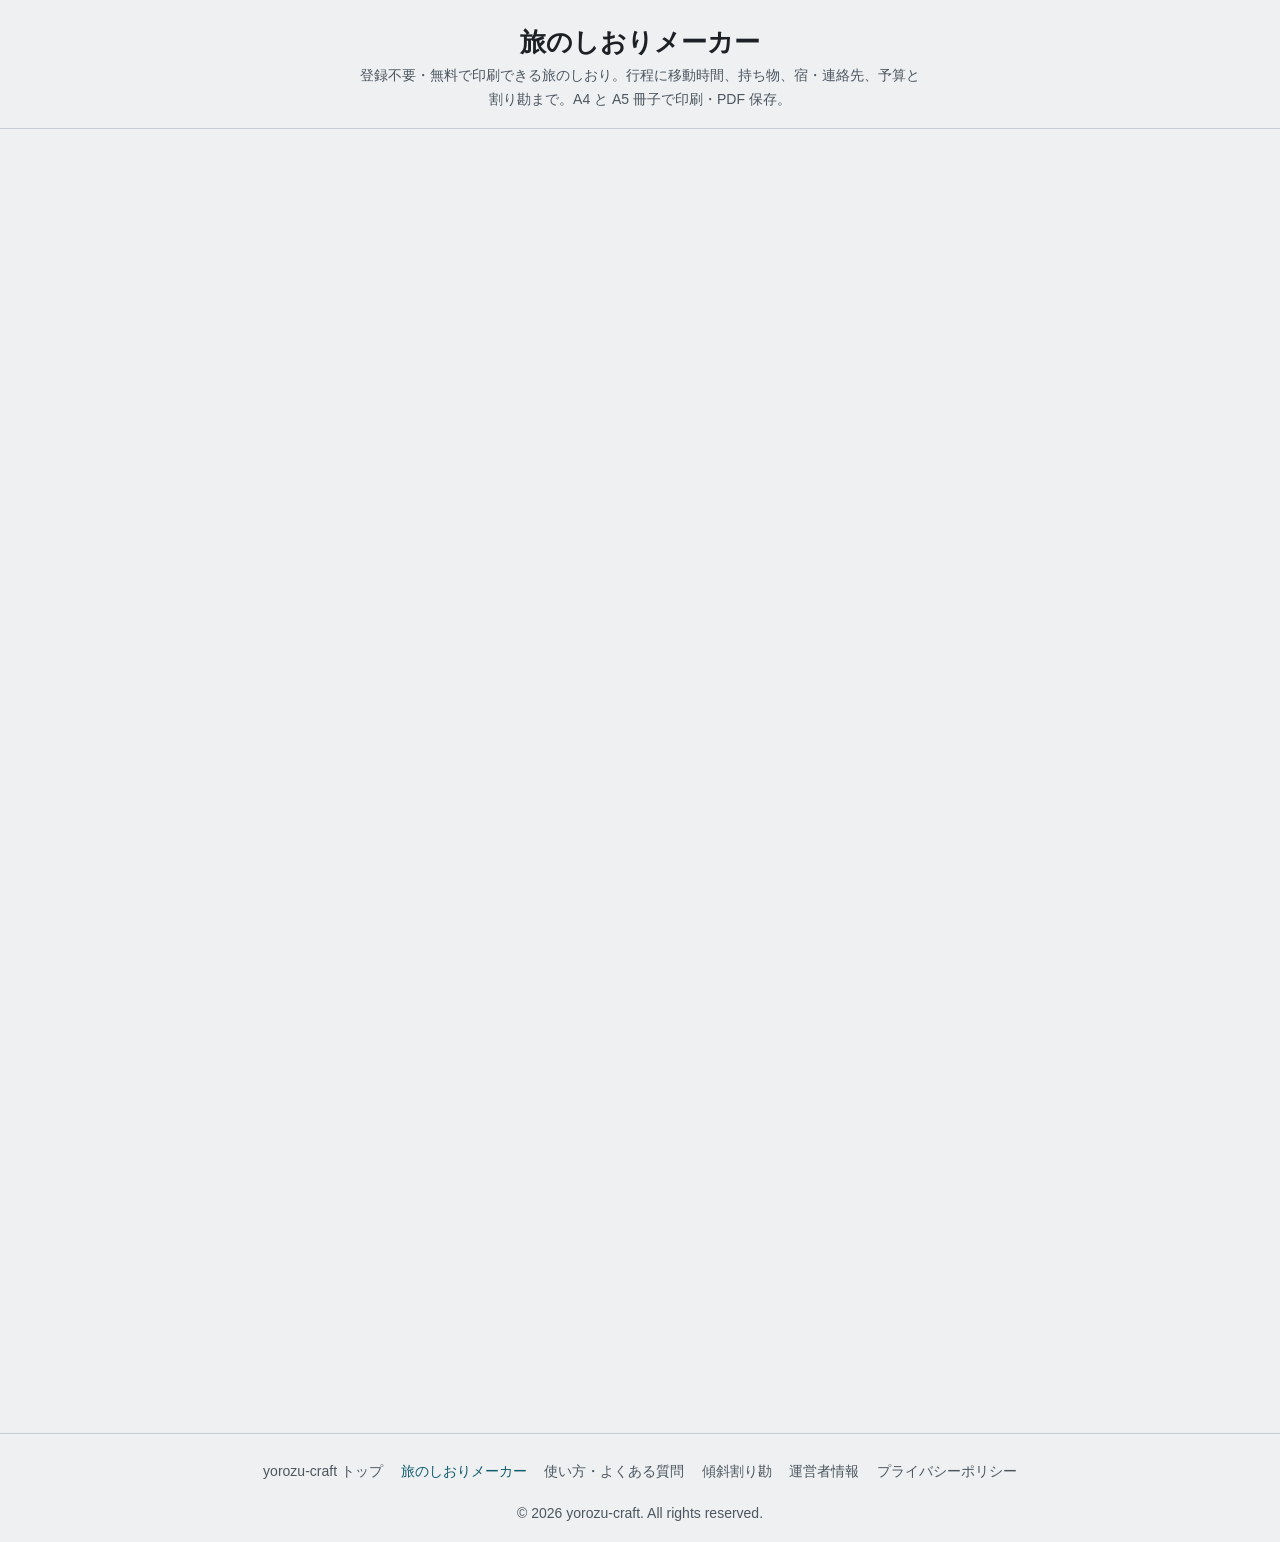
==== commit dbf4883e: "画面に「この道具について」（WRITING 1 章。中身は使い方ページの要約。ROADMAP 7.167 の群 A） Co-Authored-By: Claude Opus 5.5 <noreply@" ====
--- a/index.html
+++ b/index.html
@@ -255,6 +255,23 @@
       <p class="small">ファイルには、この端末のすべてのしおり（写真を含む）が入ります。</p>
     </details>
 
+    <!-- about-tool: 道具の説明（使い方ページの要約。WRITING 1 章） -->
+    <details class="about-tool card opt no-print" id="about-tool">
+      <summary>この道具について（使い方・しくみ・注意）</summary>
+      <h3>旅のしおりメーカーでわかること</h3>
+      <p>表紙・行程・持ち物・宿・連絡先・予算をまとめた旅のしおりを作り、A4 縦か A5 冊子で印刷するか PDF に保存します。予定のあいだの移動時間から到着の目安を出し、予算からは 1 人あたりの額と、誰が誰にいくら払うかの精算を出します。</p>
+      <h3>使い方の要点</h3>
+      <ul>
+        <li>表紙にタイトル・出発日と帰着日・メンバーを入れ、行程は日ごとに「予定を追加」で時刻・場所・メモを入れます。</li>
+        <li>持ち物は「定番から追加」で、基本・泊まり・子ども連れ・海外・温泉などをまとめて足します。空の項目は印刷されません。</li>
+      </ul>
+      <h3>しくみ</h3>
+      <p>移動時間は入力した値の足し算で、次の予定に間に合わないときは何分足りないかを出します。精算は受け取る額と払う額の多い人から順に組むので、送金は「人数 − 1」回以下です。負担に差をつけたいときは傾斜割り勘に渡せます。</p>
+      <h3>注意</h3>
+      <p>入力はこのブラウザに自動で保存され、しおりは 30 件まで持てます。実際の時刻は乗換案内や交通機関の時刻表で確かめてください。</p>
+    </details>
+    <!-- /about-tool -->
+
     <p class="small center"><a href="./guide.html">使い方・印刷のコツ・よくある質問</a></p>
 
   </main>
--- a/style.css
+++ b/style.css
@@ -22,6 +22,8 @@
 :where(input, select, textarea, button) { font: inherit; color: inherit; }
 :where(input:not([type="checkbox"]):not([type="radio"]):not([type="range"]), select, textarea) { font-size: max(1rem, 16px); }
 :where(button, summary, [role="button"]) { min-height: var(--tap); }
+/* 1 つだけで置くリンク（nav の並び、使い方から道具へ戻るカード、言語の切り替え、パンくず）も押せる高さに。文中のリンクは対象外（WCAG 2.5.8。K192 の全巡回） */
+:where(nav li > a, p.card > a:only-child, .lang-switch a, .crumb a) { display: inline-flex; align-items: center; min-height: var(--tap); }
 [aria-invalid="true"] { border-color: var(--error, #ce0000) !important; }
 .field-error { color: var(--error, #ce0000); font-weight: 700; margin-top: var(--sp-1); }
 .visually-hidden {
@@ -63,6 +65,9 @@
 /* 部品: ボタン（主は塗り、副は線） */
 :where(html:not([data-skin="base"])) :where(button, .btn) { border: 1px solid var(--input-border); border-radius: var(--radius); background: var(--card); color: var(--text); font-weight: 700; padding: 0 var(--sp-4); cursor: pointer; }
 :where(html:not([data-skin="base"])) :where(button[type="submit"], .btn-primary) { background: var(--accent); border-color: var(--accent); color: var(--on-accent); }
+/* <a> のボタンは a { color } に負けないよう、詳細度を 1 段だけ上げる（D416。主は副の後に書いて勝たせる） */
+:where(html:not([data-skin="base"])) a.btn { color: var(--text); }
+:where(html:not([data-skin="base"])) a.btn-primary { color: var(--on-accent); }
 /* 部品: チップ・面・折りたたみ（開閉の印 ▶ を残すため list-item のまま、高さは上下の余白と土台の min-height で）・結果の数字・注意の帯・固定バー */
 :where(html:not([data-skin="base"])) :where(.chip) { display: inline-flex; align-items: center; min-height: var(--tap); padding: 0 var(--sp-3); border: 1px solid var(--input-border); border-radius: var(--radius); color: var(--text); text-decoration: none; font-weight: 700; }
 :where(html:not([data-skin="base"])) :where(.card) { background: var(--card); border: 1px solid var(--border); border-radius: var(--radius); padding: var(--sp-4); }
@@ -114,7 +119,7 @@
   margin-top: var(--sp-2);
 }
 .footer-nav ul { list-style: none; display: flex; justify-content: center; flex-wrap: wrap; gap: var(--sp-2) 1.1rem; margin-bottom: var(--sp-2); }
-.footer-nav a { color: var(--muted); text-decoration: none; }
+.footer-nav a { display: inline-flex; align-items: center; min-height: var(--tap); color: var(--muted); text-decoration: none; }
 .footer-nav a:hover, .footer-nav a[aria-current="page"] { color: var(--accent); }
 
 /* ===========================
@@ -146,9 +151,8 @@
 .inline-row { display: flex; gap: var(--sp-2); align-items: center; }
 .inline-row > input, .inline-row > select { flex: 1; }
 .btn-row { display: flex; flex-wrap: wrap; gap: var(--sp-2); margin: var(--sp-3) 0; }
-/* ボタン（主は .btn-primary、ほかは .btn。色と線は皮が持つ。a.btn は皮の a の色に勝たせて本文の色に） */
+/* ボタン（主は .btn-primary、ほかは .btn。色と線は皮が持つ） */
 .btn { display: inline-flex; align-items: center; justify-content: center; min-height: var(--tap); text-decoration: none; }
-a.btn { color: var(--text); }
 .btn:disabled { opacity: 0.5; cursor: default; }
 .mini { font-size: var(--fs-s); padding: 0 var(--sp-2); min-width: var(--tap); }
 .mini:disabled { opacity: 0.35; cursor: default; }
@@ -161,7 +165,7 @@
 .cover-opt { position: relative; display: block; border: 2px solid var(--input-border); border-radius: var(--radius); padding: var(--sp-1); cursor: pointer; text-align: center; background: var(--card); }
 .cover-opt input { position: absolute; opacity: 0; }
 .cover-opt:has(input:checked) { border-color: var(--accent); background: var(--accent-soft); }
-.cover-opt:has(input:focus-visible) { outline: 4px solid var(--focus-ring); outline-offset: 2px; }
+.cover-opt:has(input:focus-visible) { outline: 4px solid var(--focus-ring); outline-offset: 2px; box-shadow: 0 0 0 2px var(--focus); }
 .cover-art { display: block; aspect-ratio: 12 / 7; background: #fff; border-radius: var(--radius); overflow: hidden; }
 .cover-art svg { width: 100%; height: 100%; display: block; }
 .cover-none { display: flex; height: 100%; align-items: center; justify-content: center; color: #4c565f; font-size: var(--fs-s); }
@@ -169,7 +173,7 @@
 .img-thumb { display: block; width: 160px; height: auto; max-height: 120px; object-fit: cover; border-radius: var(--radius); border: 1px solid var(--border); margin-top: var(--sp-2); }
 
 /* 行程 */
-.day { border: 1px solid var(--border); border-radius: var(--radius); padding: var(--sp-3); margin-bottom: var(--sp-3); }
+.day { border-top: 1px solid var(--border); padding-top: var(--sp-3); margin-bottom: var(--sp-3); }   /* 面の中なので箱にせず区切りの線（面の入れ子をしない） */
 .day-head { display: flex; align-items: center; justify-content: space-between; gap: var(--sp-2); margin-bottom: var(--sp-2); }
 .items { list-style: none; margin-bottom: var(--sp-3); }
 .item { border-bottom: 1px solid var(--border); padding-bottom: var(--sp-3); margin-bottom: var(--sp-3); }
@@ -193,7 +197,7 @@
 .check-list label.inline { margin: 0; }
 .check-list input[type="checkbox"] { width: 1.3rem; height: 1.3rem; }
 .check-grid { display: grid; grid-template-columns: 1fr; gap: var(--sp-1); }
-.entry { border: 1px solid var(--border); border-radius: var(--radius); padding: var(--sp-3); margin-bottom: var(--sp-3); }
+.entry { border-top: 1px solid var(--border); padding-top: var(--sp-3); margin-bottom: var(--sp-3); }
 .entry .field { margin-bottom: var(--sp-2); }
 .budget-row { display: grid; grid-template-columns: 1fr 1fr; gap: 0 var(--sp-3); align-items: end; }
 .budget-row .field:first-child { grid-column: 1 / -1; }
@@ -244,6 +248,7 @@
    =========================== */
 #print-root, #measure { display: none; }
 #measure { display: block; position: absolute; left: -10000px; top: 0; visibility: hidden; }
+/* 印刷の紙の色は皮の明るい表示の値（紙は暗い表示でも白。SCREEN 5 章）。v1 の和紙の色から同じ役の皮の色に写した（K192 全巡回） */
 .paper { color: #222; font-family: "Noto Sans JP", "Noto Sans CJK JP", "Hiragino Sans", "Hiragino Kaku Gothic ProN", Meiryo, sans-serif; line-height: 1.5; }
 .paper a { color: inherit; text-decoration: none; }
 .sheet { background: #fff; overflow: hidden; position: relative; }
@@ -259,35 +264,35 @@
 .paper .pg-credit { position: absolute; bottom: 6mm; right: 10mm; font-size: 6.5pt; color: #999; }
 
 .paper .p-cover { height: 100%; display: flex; flex-direction: column; align-items: center; text-align: center; padding-top: 8%; }
-.paper .p-cover-label { font-size: 0.9em; letter-spacing: 0.4em; color: #8b4513; border-bottom: 0.3mm solid #8b4513; padding-bottom: 1mm; }
-.paper .p-title { font-size: 2.3em; line-height: 1.3; margin: 5mm 0 2mm; color: #3a3025; word-break: break-word; }
-.paper .p-subtitle { font-size: 1.1em; color: #6e604f; }
+.paper .p-cover-label { font-size: 0.9em; letter-spacing: 0.4em; color: #0e5a6b; border-bottom: 0.3mm solid #0e5a6b; padding-bottom: 1mm; }
+.paper .p-title { font-size: 2.3em; line-height: 1.3; margin: 5mm 0 2mm; color: #1d2125; word-break: break-word; }
+.paper .p-subtitle { font-size: 1.1em; color: #4c565f; }
 .paper .p-art { width: 78%; margin: 7mm 0; }
 .paper .p-art svg { width: 100%; height: auto; display: block; }
 .paper .p-photo { width: 100%; max-height: 90mm; object-fit: cover; border-radius: 2mm; display: block; }
 .size-a5 .p-photo { max-height: 62mm; }
-.paper .p-dates { font-size: 1.15em; font-weight: 600; color: #3a3025; margin-top: auto; }
-.paper .p-dates span { font-size: 0.85em; font-weight: 400; color: #6e604f; }
-.paper .p-members { margin: 4mm 0 10mm; font-size: 1em; color: #3a3025; }
-.paper .p-members span { display: block; font-size: 0.8em; color: #8b4513; letter-spacing: 0.2em; }
-
-.paper .p-h { font-size: 1.25em; color: #8b4513; border-bottom: 0.4mm solid #8b4513; padding: 0 0 1mm; margin: 0 0 2.5mm; }
+.paper .p-dates { font-size: 1.15em; font-weight: 600; color: #1d2125; margin-top: auto; }
+.paper .p-dates span { font-size: 0.85em; font-weight: 400; color: #4c565f; }
+.paper .p-members { margin: 4mm 0 10mm; font-size: 1em; color: #1d2125; }
+.paper .p-members span { display: block; font-size: 0.8em; color: #0e5a6b; letter-spacing: 0.2em; }
+
+.paper .p-h { font-size: 1.25em; color: #0e5a6b; border-bottom: 0.4mm solid #0e5a6b; padding: 0 0 1mm; margin: 0 0 2.5mm; }
 .paper .blk + .blk .p-h { margin-top: 4mm; }
 .paper .p-item { display: flex; gap: 3mm; padding: 1.2mm 0; }
-.paper .p-time { flex: none; width: 3.6em; font-weight: 700; color: #3a3025; font-variant-numeric: tabular-nums; }
+.paper .p-time { flex: none; width: 3.6em; font-weight: 700; color: #1d2125; font-variant-numeric: tabular-nums; }
 .paper .p-body { flex: 1; min-width: 0; }
 .paper .p-place { font-weight: 700; font-size: 1.05em; word-break: break-word; }
 .paper .p-memo { color: #555; font-size: 0.92em; word-break: break-word; }
-.paper .p-move { margin-left: 3.6em; padding: 0.6mm 0 0.6mm 3mm; border-left: 0.6mm dotted #b9ab96; color: #6e604f; font-size: 0.9em; }
+.paper .p-move { margin-left: 3.6em; padding: 0.6mm 0 0.6mm 3mm; border-left: 0.6mm dotted #c5ccd3; color: #4c565f; font-size: 0.9em; }
 .paper .p-arr { color: #888; }
-.paper .p-total { text-align: right; font-size: 0.9em; color: #8b4513; padding-top: 1mm; }
+.paper .p-total { text-align: right; font-size: 0.9em; color: #0e5a6b; padding-top: 1mm; }
 .paper .p-empty { color: #999; }
 .paper .p-pack { display: grid; grid-template-columns: 1fr 1fr; gap: 3mm; padding: 0.9mm 0; }
 .paper .p-box { display: inline-block; width: 1em; height: 1em; border: 0.3mm solid #555; margin-right: 1.5mm; vertical-align: -0.15em; text-align: center; line-height: 1em; font-size: 0.95em; }
-.paper .p-card { border: 0.3mm solid #cfc0a0; border-radius: 1.5mm; padding: 2mm 3mm; margin-bottom: 2mm; }
+.paper .p-card { border: 0.3mm solid #c5ccd3; border-radius: 1.5mm; padding: 2mm 3mm; margin-bottom: 2mm; }
 .paper .p-strong { font-weight: 700; }
-.paper .p-sub { color: #6e604f; font-weight: 400; font-size: 0.9em; }
-.paper .p-row { display: flex; justify-content: space-between; gap: 3mm; padding: 1mm 0; border-bottom: 0.2mm solid #e6dfd0; }
+.paper .p-sub { color: #4c565f; font-weight: 400; font-size: 0.9em; }
+.paper .p-row { display: flex; justify-content: space-between; gap: 3mm; padding: 1mm 0; border-bottom: 0.2mm solid #e2e6ea; }
 .paper .p-num { flex: none; font-variant-numeric: tabular-nums; }
 .paper .p-gap { margin-top: 2mm; }
 .paper .p-note { padding: 1mm 0; word-break: break-word; }
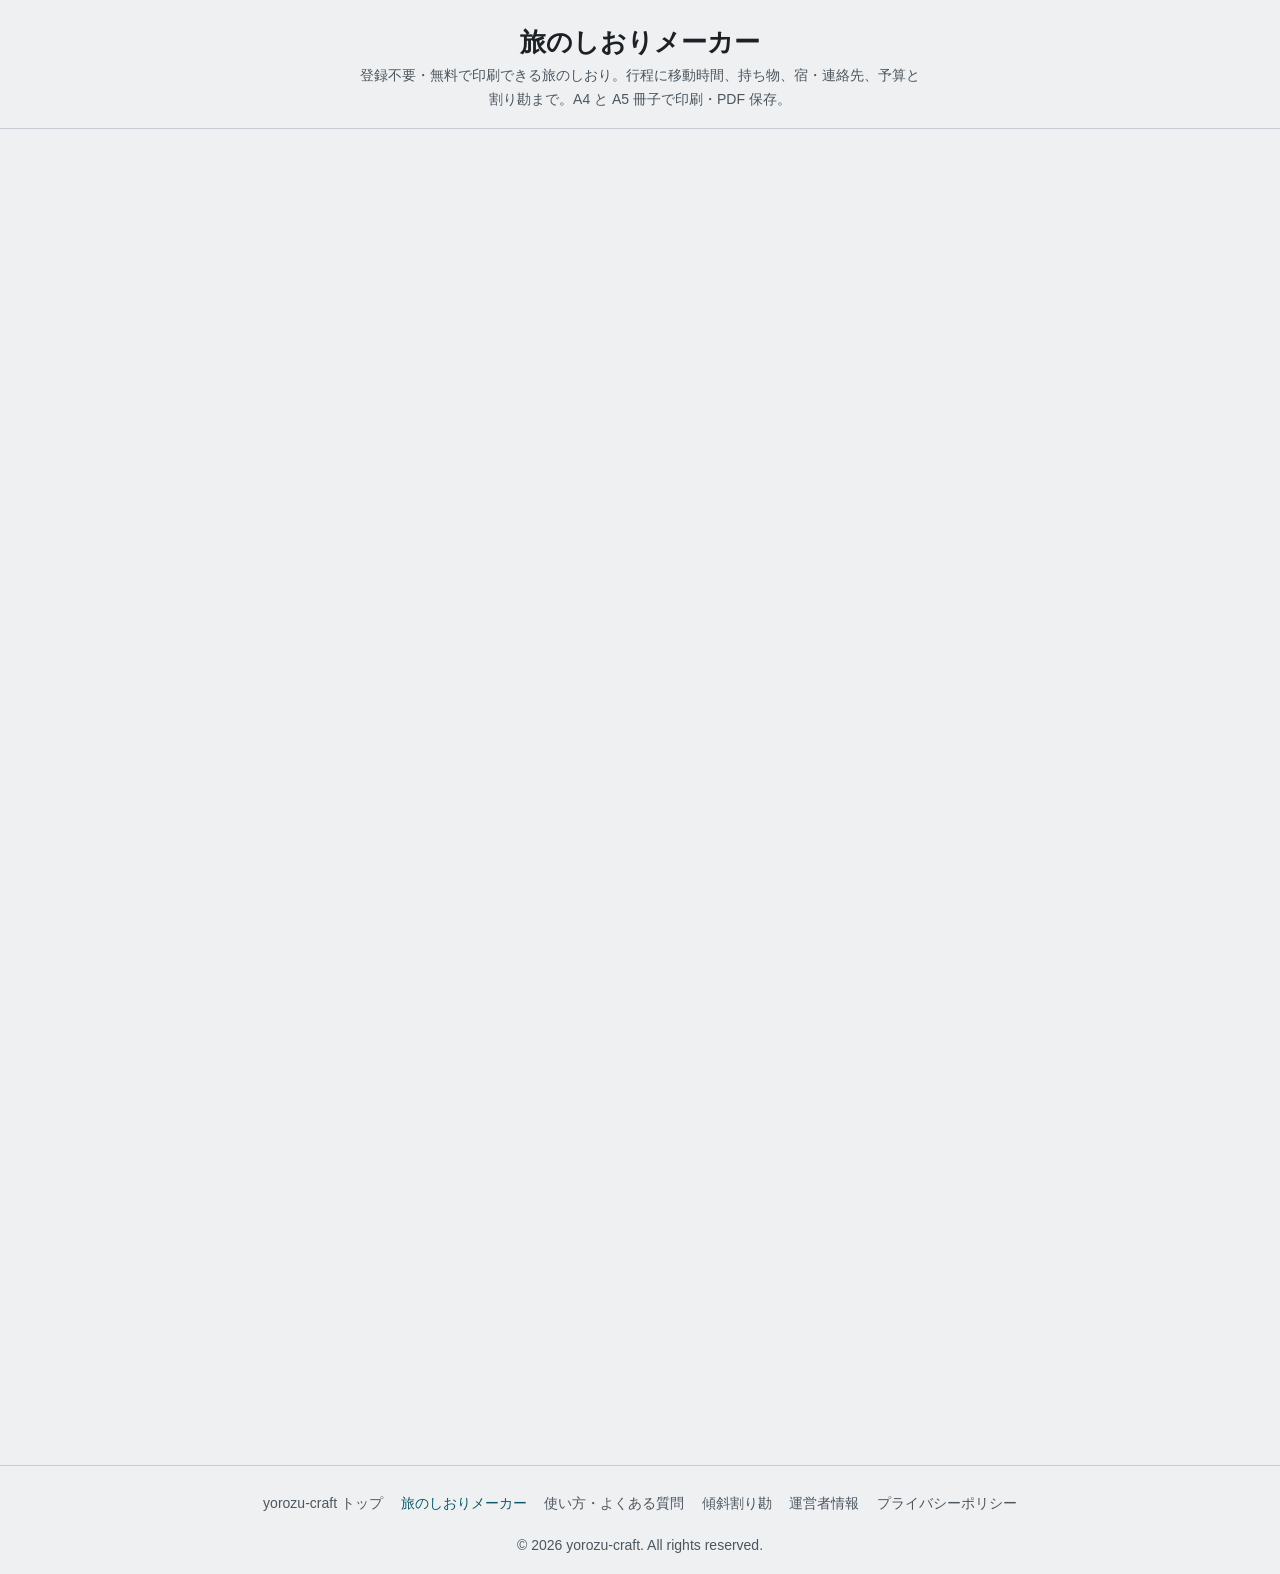
==== commit 91e11a77: "時刻の帯: 重なった印を押した時のフォーカスを取られた印へ・押す所の残りを 0 に（yorozu-plans QUEUE Q-553） - 引く: pointerdown で bandPick の印に" ====
--- a/index.html
+++ b/index.html
@@ -146,8 +146,10 @@
       <h2 id="h-print">印刷・PDF</h2>
       <fieldset class="field">
         <legend>用紙</legend>
-        <label class="inline"><input type="radio" name="mode" value="a4" checked> A4 縦（そのまま綴じる）</label>
-        <label class="inline"><input type="radio" name="mode" value="booklet"> A5 冊子（A4 横に 2 ページずつ・折って冊子）</label>
+        <div class="check-grid">
+          <label class="inline"><input type="radio" name="mode" value="a4" checked> A4 縦（そのまま綴じる）</label>
+          <label class="inline"><input type="radio" name="mode" value="booklet"> A5 冊子（A4 横に 2 ページずつ・折って冊子）</label>
+        </div>
       </fieldset>
       <div class="btn-row">
         <button type="button" id="print" class="btn btn-primary">印刷する・PDF に保存</button>
@@ -172,7 +174,7 @@
       <details class="rels" id="opt-howto">
         <summary>印刷の画面で選ぶもの: <span class="opt-state"></span></summary>
         <p class="small" id="print-help"></p>
-        <p class="small"><a href="../print-help.html">スマホで印刷するには →</a></p>
+        <p class="small link-row"><a href="../print-help.html">スマホで印刷するには →</a></p>
       </details>
     </section>
 
@@ -272,7 +274,7 @@
     </details>
     <!-- /about-tool -->
 
-    <p class="small center"><a href="./guide.html">使い方・印刷のコツ・よくある質問</a></p>
+    <p class="small center link-row"><a href="./guide.html">使い方・印刷のコツ・よくある質問</a></p>
 
   </main>
 
@@ -294,6 +296,7 @@
   <div id="print-root" aria-hidden="true"></div>
   <div id="measure" aria-hidden="true"></div>
 
+  <script src="./used.js"></script>
   <script src="./presets.js"></script>
   <script src="./calc.js"></script>
   <script src="./screen.js"></script>
--- a/style.css
+++ b/style.css
@@ -147,6 +147,8 @@
 fieldset.field legend { font-weight: 700; margin-bottom: var(--sp-1); }
 label.inline { display: flex; align-items: center; gap: var(--sp-2); min-height: var(--tap); }
 label.inline input { width: 1.1rem; height: 1.1rem; flex: none; accent-color: var(--accent); }
+/* 使い方へのリンクだけの行（Q-553。箱を名指しする） */
+p.link-row > a:only-child { display: inline-flex; align-items: center; min-height: var(--tap); }
 .grid2 { display: grid; grid-template-columns: 1fr 1fr; gap: 0 var(--sp-3); }
 .inline-row { display: flex; gap: var(--sp-2); align-items: center; }
 .inline-row > input, .inline-row > select { flex: 1; }
@@ -175,13 +177,29 @@
 /* 行程 */
 .day { border-top: 1px solid var(--border); padding-top: var(--sp-3); margin-bottom: var(--sp-3); }   /* 面の中なので箱にせず区切りの線（面の入れ子をしない） */
 .day-head { display: flex; align-items: center; justify-content: space-between; gap: var(--sp-2); margin-bottom: var(--sp-2); }
+.band { padding: 0 24px; margin-bottom: var(--sp-3); touch-action: pan-y; -webkit-user-select: none; user-select: none; }   /* 左右の 24px は、端の印の押せる所（44px 角）の半分。横は印を引く所（Q-510）、縦のスクロールはそのまま */
+.band-svg { display: block; overflow: visible; }
+.band-axis, .band-tick { stroke: var(--muted); stroke-width: 1; }
+.band-hour { fill: var(--muted); font-size: 12px; }
+.band-hour-off { display: none; }
+.band-move { fill: var(--accent-soft); stroke: var(--accent); stroke-width: 1; }
+.band-late { stroke: var(--error, #ce0000); stroke-width: 2; }
+.band-late-bg { fill: var(--card); }
+.band-late-line { stroke: var(--error, #ce0000); stroke-width: 3; }
+.band-clip { fill: var(--text); }
+.band-mark { cursor: ew-resize; }
+.band-hit { fill: transparent; }
+.band-stem { stroke: var(--muted); stroke-width: 1; }
+.band-mark circle { fill: var(--card); stroke: var(--accent); stroke-width: 2; }
+.band-mark text { fill: var(--text); font-size: 13px; font-weight: 700; }
+@media (hover: hover) { .band-mark:hover circle { fill: var(--accent-soft); } }
 .items { list-style: none; margin-bottom: var(--sp-3); }
 .item { border-bottom: 1px solid var(--border); padding-bottom: var(--sp-3); margin-bottom: var(--sp-3); }
 .item:last-child { border-bottom: none; padding-bottom: 0; margin-bottom: 0; }
 .item-row { display: flex; gap: var(--sp-2); align-items: center; margin-bottom: var(--sp-2); }
 .item-row input[type="time"] { width: 7.4rem; flex: none; }
 .item-row input[type="text"] { flex: 1; }
-.map-link { display: inline-flex; align-items: center; min-height: var(--tap); flex: none; padding: 0 var(--sp-1); }
+.map-link { display: inline-flex; align-items: center; justify-content: center; min-height: var(--tap); min-width: var(--tap); flex: none; padding: 0 var(--sp-1); }
 .move-row { display: flex; flex-wrap: wrap; align-items: center; gap: var(--sp-2); margin-top: var(--sp-2); }
 .move-row select { width: auto; flex: 0 1 7.5rem; }
 .move-row input.num-min { width: 5.2rem; flex: none; }
@@ -194,7 +212,7 @@
 .check-list { list-style: none; margin-bottom: var(--sp-3); }
 .check-list li { display: flex; align-items: center; gap: var(--sp-2); margin-bottom: var(--sp-2); }
 .check-list li input[type="text"] { flex: 1; }
-.check-list label.inline { margin: 0; }
+.check-list label.inline { margin: 0; min-width: var(--tap); justify-content: center; }   /* 字の無いチェックだけの label も幅 44px（Q-553） */
 .check-list input[type="checkbox"] { width: 1.3rem; height: 1.3rem; }
 .check-grid { display: grid; grid-template-columns: 1fr; gap: var(--sp-1); }
 .entry { border-top: 1px solid var(--border); padding-top: var(--sp-3); margin-bottom: var(--sp-3); }
@@ -224,6 +242,9 @@
 details.rels > summary::-webkit-details-marker { display: none; }
 details.rels > summary::before { content: '▸'; color: var(--muted); margin-right: var(--sp-2); }
 details.rels[open] > summary::before { content: '▾'; }
+/* 並んだ折りたたみどうし・開いた summary と中身の間は 8px（Q-553） */
+details.rels + details.rels { margin-top: var(--sp-2); }
+details.rels[open] > summary { margin-bottom: var(--sp-2); }
 .opt-state { color: var(--text); font-weight: 400; }
 #print { min-width: 10rem; }
 
